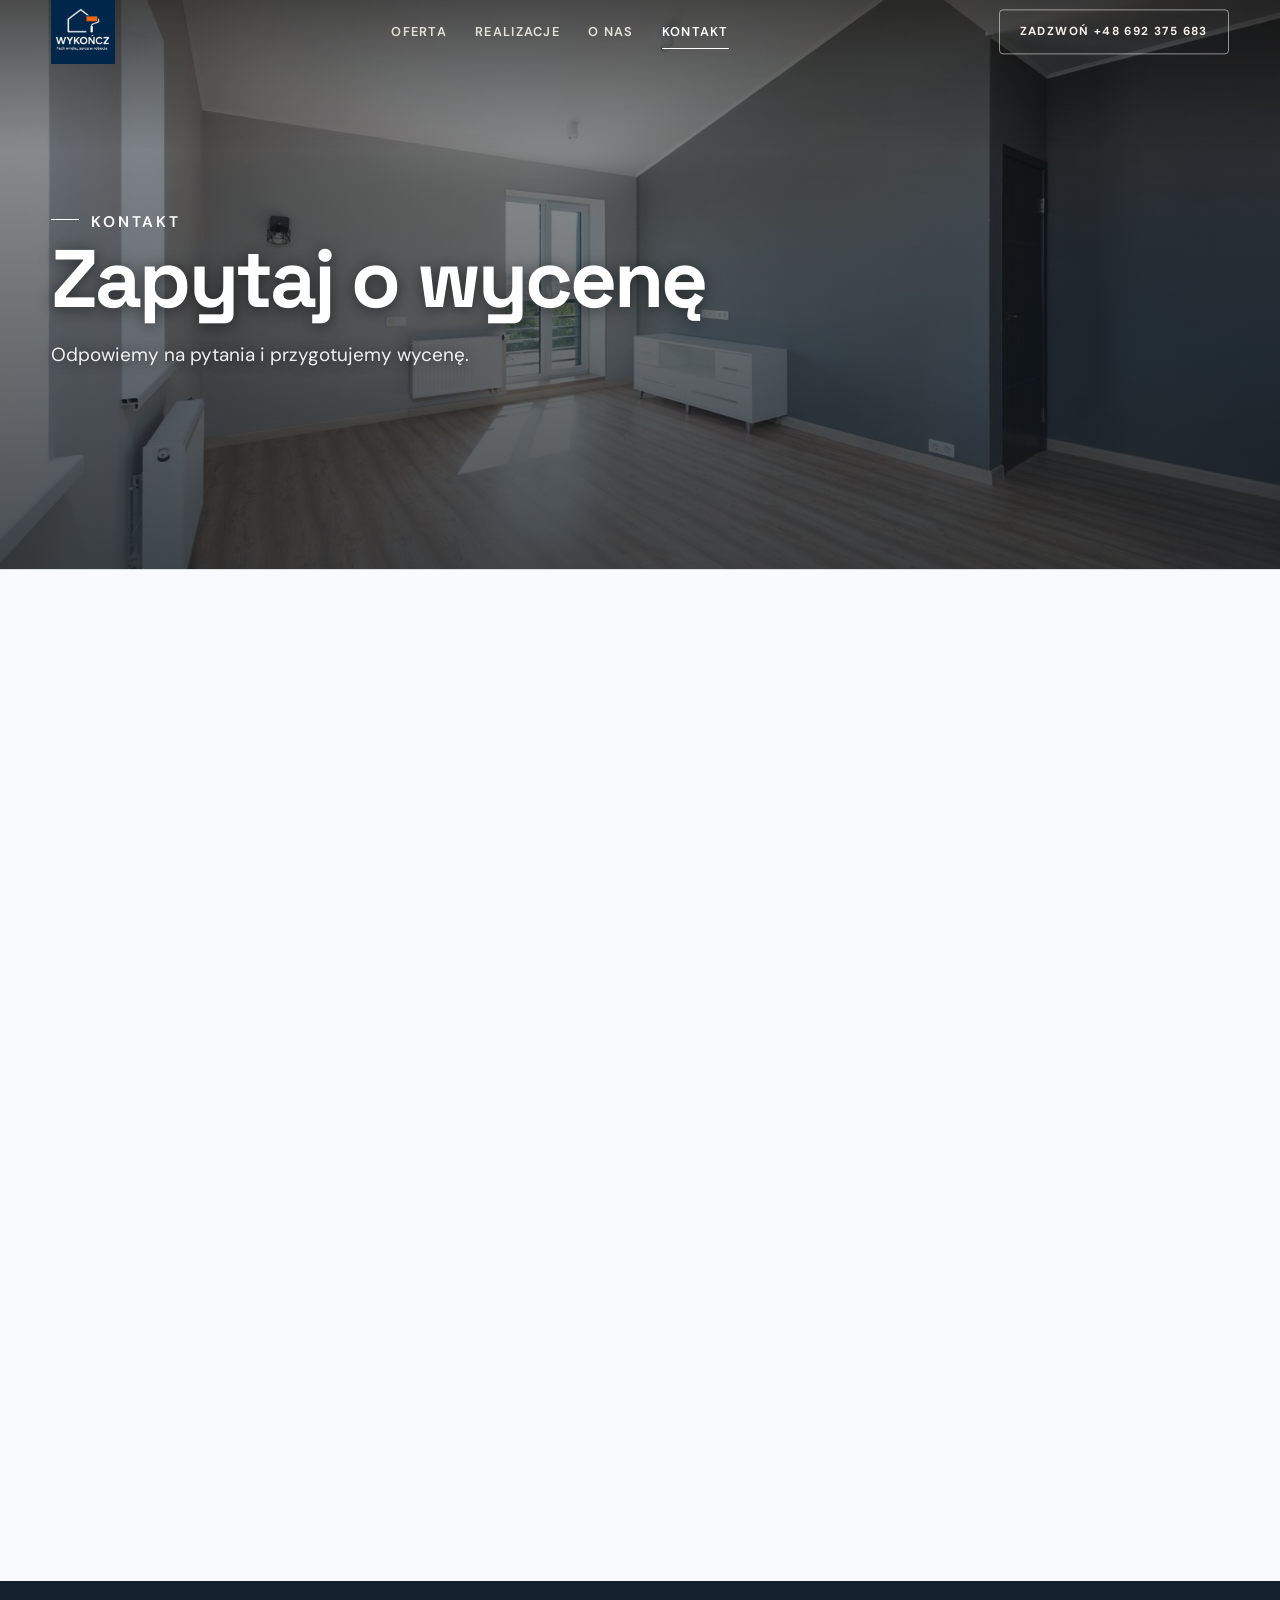
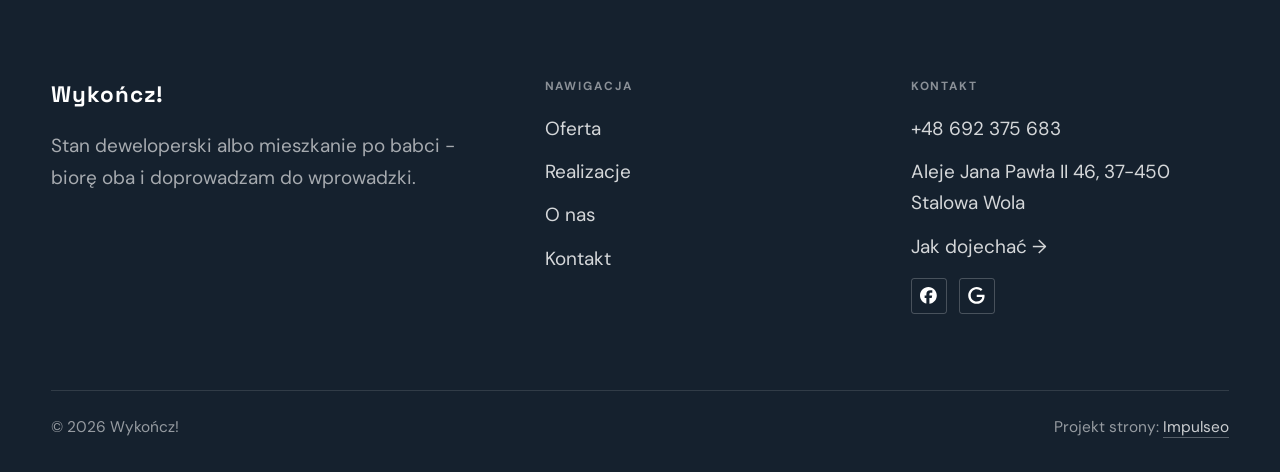
==== kontakt.html @ bb717f65 "Strona demo: wykoncz" ====
<!DOCTYPE html>
<html lang="pl">
<head>
<meta charset="UTF-8">
<meta name="viewport" content="width=device-width, initial-scale=1.0">
<title>Kontakt - Wykończ!</title>
<meta name="description" content="Kontakt Wykończ! - Aleje Jana Pawła II 46, 37-450 Stalowa Wola">
<link rel="canonical" href="https://kris20032.github.io/wykoncz/kontakt.html">
<meta name="robots" content="noindex, nofollow">
<meta property="og:type" content="website">
<meta property="og:locale" content="pl_PL">
<meta property="og:site_name" content="Wykończ!">
<meta property="og:title" content="Kontakt - Wykończ!">
<meta property="og:description" content="Kontakt Wykończ! - Aleje Jana Pawła II 46, 37-450 Stalowa Wola">
<meta property="og:url" content="https://kris20032.github.io/wykoncz/kontakt.html">
<meta property="og:image" content="https://kris20032.github.io/wykoncz/img/og.jpg">
<meta property="og:image:width" content="1200">
<meta property="og:image:height" content="630">
<meta name="twitter:card" content="summary_large_image">
<link rel="preconnect" href="https://fonts.googleapis.com">
<link rel="preconnect" href="https://fonts.gstatic.com" crossorigin>
<link href="https://fonts.googleapis.com/css2?family=Space+Grotesk:wght@500;600;700&family=DM+Sans:opsz,wght@9..40,400;9..40,500;9..40,600&display=swap" rel="stylesheet">
<link rel="stylesheet" href="assets/styles.css?v=9f502fff">
</head>
<body>

<header class="nav">
  <div class="wrap nav-inner">
    <a class="brand brand-has-logo" href="index.html"><img class="brand-logo" src="img/logo.jpg" alt="Wykończ!" width="720" height="720" decoding="async"></a>
    <nav class="nav-links">
      <a href="oferta.html">Oferta</a>
      <a href="realizacje.html">Realizacje</a>
      <a href="o-nas.html">O nas</a>
      <a href="kontakt.html" class="active" aria-current="page">Kontakt</a>
      <a href="tel:+48692375683" class="btn btn-accent">Zadzwoń +48 692 375 683</a>
    </nav>
    <button class="nav-toggle" aria-label="Menu"><span></span><span></span><span></span></button>
  </div>
</header>

<main>
<section class="pagehead">
  <img src="img/g14.jpg" alt="Wykończ! - Zapytaj o wycenę" width="1600" height="1068" decoding="async">
  <div class="wrap">
    <span class="eyebrow">Kontakt</span>
    <h1>Zapytaj o wycenę</h1>
    <p>Odpowiemy na pytania i przygotujemy wycenę.</p>
  </div>
</section>
<section>
  <div class="wrap contact-grid">
    <div class="reveal">
      <span class="eyebrow">Dane kontaktowe</span>
      <h2 style="margin:var(--space-4) 0 var(--space-6)">Wykończ!</h2>
      <div class="info-list">
        <div class="info-row"><div class="ic"><svg class="ico-tel" width="16" height="16" viewBox="0 0 24 24" fill="none" aria-hidden="true"><path d="M6.6 10.8a15.5 15.5 0 0 0 6.6 6.6l2.2-2.2a1 1 0 0 1 1-.24 11.4 11.4 0 0 0 3.6.58 1 1 0 0 1 1 1V20a1 1 0 0 1-1 1A17 17 0 0 1 3 4a1 1 0 0 1 1-1h3.5a1 1 0 0 1 1 1c0 1.25.2 2.46.58 3.6a1 1 0 0 1-.25 1l-2.23 2.2Z" fill="currentColor"/></svg></div><div><div class="lbl">Telefon</div><a class="val" href="tel:+48692375683">+48 692 375 683</a></div></div>
        <div class="info-row"><div class="ic"><svg class="ico-pin" width="16" height="16" viewBox="0 0 24 24" fill="none" aria-hidden="true"><path d="M12 21s7-6.1 7-11.5A7 7 0 0 0 5 9.5C5 14.9 12 21 12 21Z" stroke="currentColor" stroke-width="1.6" fill="none"/><circle cx="12" cy="9.5" r="2.4" fill="currentColor"/></svg></div><div><div class="lbl">Adres</div><div class="val">Aleje Jana Pawła II 46, 37-450 Stalowa Wola</div></div></div>
      </div>
    </div>
    <div class="reveal">
      <div class="form">
        <h3 style="margin-bottom:var(--space-4)">Najszybciej telefonicznie</h3>
        <p class="muted" style="margin-bottom:var(--space-5)">Zadzwoń, opisz pomysł, a my powiemy, co i jak. Bez zobowiązań.</p>
        <a href="tel:+48692375683" class="btn btn-accent" style="justify-content:center">Zadzwoń: +48 692 375 683 <span class="arr">→</span></a>
      </div>
    </div>
  </div>
</section>
<section style="padding-top:0">
  <div class="wrap reveal">
    <iframe class="map" title="Wykończ! - Stalowa Wola" src="https://maps.google.com/maps?q=50.5804609%2C22.0586348&z=15&output=embed" loading="lazy" referrerpolicy="no-referrer-when-downgrade"></iframe>
  </div>
</section>
</main>

<footer>
  <div class="wrap">
    <div class="foot-grid">
      <div class="foot-brand">
        <div class="name">Wykończ!</div>
        <p>Stan deweloperski albo mieszkanie po babci - biorę oba i doprowadzam do wprowadzki.</p>
      </div>
      <div class="foot-col">
        <h4>Nawigacja</h4>
        <a href="oferta.html">Oferta</a>
        <a href="realizacje.html">Realizacje</a>
        <a href="o-nas.html">O nas</a>
        <a href="kontakt.html">Kontakt</a>
      </div>
      <div class="foot-col">
        <h4>Kontakt</h4>
        <a href="tel:+48692375683">+48 692 375 683</a>
        <p>Aleje Jana Pawła II 46, 37-450 Stalowa Wola</p>
        <a href="https://maps.google.com/?cid=2458068947022722503" target="_blank" rel="noopener">Jak dojechać →</a>
      <div class="foot-soc">
        <a class="soc" href="https://www.facebook.com/SebastianGadekd/" target="_blank" rel="noopener" aria-label="Facebook - Wykończ!"><svg viewBox="0 0 24 24" aria-hidden="true" focusable="false"><path d="M9.101 23.691v-7.98H6.627v-3.667h2.474v-1.58c0-4.085 1.848-5.978 5.858-5.978.401 0 .955.042 1.468.103a8.68 8.68 0 0 1 1.141.195v3.325a8.623 8.623 0 0 0-.653-.036 26.805 26.805 0 0 0-.733-.009c-.707 0-1.259.096-1.675.309a1.686 1.686 0 0 0-.679.622c-.258.42-.374.995-.374 1.752v1.297h3.919l-.386 2.103-.287 1.564h-3.246v8.245C19.396 23.238 24 18.179 24 12.044c0-6.627-5.373-12-12-12s-12 5.373-12 12c0 5.628 3.874 10.35 9.101 11.647Z" fill="currentColor"/></svg></a>
        <a class="soc" href="https://maps.google.com/?cid=2458068947022722503" target="_blank" rel="noopener" aria-label="Google - Wykończ!"><svg viewBox="0 0 24 24" aria-hidden="true" focusable="false"><path d="M12.48 10.92v3.28h7.84c-.24 1.84-.853 3.187-1.787 4.133-1.147 1.147-2.933 2.4-6.053 2.4-4.827 0-8.6-3.893-8.6-8.72s3.773-8.72 8.6-8.72c2.6 0 4.507 1.027 5.907 2.347l2.307-2.307C18.747 1.44 16.133 0 12.48 0 5.867 0 .307 5.387.307 12s5.56 12 12.173 12c3.573 0 6.267-1.173 8.373-3.36 2.16-2.16 2.84-5.213 2.84-7.667 0-.76-.053-1.467-.173-2.053H12.48z" fill="currentColor"/></svg></a>
      </div>
      </div>
    </div>
    <div class="foot-bot">
      <span>© 2026 Wykończ!</span>
      <span>Projekt strony: <a class="foot-credit" href="https://impulseo.pl" target="_blank" rel="noopener">Impulseo</a></span>
    </div>
  </div>
</footer>
<div class="sticky-call"><a class="sc-call" href="tel:+48692375683"><svg class="ico-tel" width="16" height="16" viewBox="0 0 24 24" fill="none" aria-hidden="true"><path d="M6.6 10.8a15.5 15.5 0 0 0 6.6 6.6l2.2-2.2a1 1 0 0 1 1-.24 11.4 11.4 0 0 0 3.6.58 1 1 0 0 1 1 1V20a1 1 0 0 1-1 1A17 17 0 0 1 3 4a1 1 0 0 1 1-1h3.5a1 1 0 0 1 1 1c0 1.25.2 2.46.58 3.6a1 1 0 0 1-.25 1l-2.23 2.2Z" fill="currentColor"/></svg> Zadzwoń</a><a class="sc-quote" href="kontakt.html">Zadzwoń po wycenę</a></div>
<div class="demo-wazne" data-do="2026-10-01" data-cykl="3" hidden><svg class="dw-ico" width="13" height="13" viewBox="0 0 24 24" fill="none" aria-hidden="true"><circle cx="12" cy="12" r="8.6" stroke="currentColor" stroke-width="1.8"/><path d="M12 7.2V12l3.3 2" stroke="currentColor" stroke-width="1.8" stroke-linecap="round"/></svg><span class="dw-txt"></span></div>

<script src="assets/main.js"></script>
</body>
</html>
---- assets/styles.css ----
/* ============================================================
   STOLBASZ — premium, architektoniczny B2B fit-out
   Jasna paleta, zero brązu. System wg premium-web-craft.
   Projekt strony: Impulseo (impulseo.pl)
   ============================================================ */

:root{
  /* PALETA — jasna, architektoniczna, chłodna */
  --paper:#F4F6F8;          /* główne tło */
  --paper-2:#E7EBEF;        /* sekcje alternatywne (chłodny jasny szary) */
  --paper-3:#E7EBEF;        /* delikatne wypełnienia */
  --ink:#15212E;            /* tekst główny — chłodny grafit */
  --ink-soft:#243443;       /* nagłówki drugorzędne */
  --muted:#6B7785;          /* tekst poboczny */
  --line:rgba(21,33,46,.12);/* hairline */
  --accent:#E8A317;         /* stonowany petrol-slate — jedyny akcent */
  --accent-d:#C9870C;
  --accent-soft:rgba(232,163,23,.10);
  --dark:#15212E;           /* sekcje ciemne (stopka/CTA) */

  /* HOVER ZDJĘĆ — JEDEN standard dla całego silnika (decyzja K. 04.08.2026, artefakt z wariantami).
     AKTUALNE (K.+Szymon 09.08.2026, wybór z artefaktu 6 wariantów): zoom 1.05 przy 1.4s -
     przy tak długim czasie mocniejszy kadr NIE skacze, tylko „oddycha". Poprzedni standard
     (1.02 / .55s z 04.08) odbierany jako dynamiczny i szybki.
     Spoczynek lekko przygaszony, ale TYLKO tam, gdzie jest mysz (@media hover:hover) —
     na telefonie zdjęcia zostają w pełnej jasności. */
  --img-zoom:1.05;                   /* K.+Szymon 09.08: wariant F z artefaktu porównawczego */
  --img-rest:brightness(.95) saturate(.99);
  --img-hot:brightness(1.06) saturate(1.05);
  --img-dur:1.4s;                    /* K.+Szymon 09.08 (wariant F): powoli = elegancko */
  --img-ease:cubic-bezier(.16,.84,.44,1);  /* miękki ogon, efekt „oddychania" */

  /* ODSTĘPY — skala 4/8 */
  --space-1:4px; --space-2:8px; --space-3:12px; --space-4:16px; --space-5:24px;
  --space-6:32px; --space-7:48px; --space-8:64px; --space-9:96px; --space-10:128px;

  /* TYPOGRAFIA — fluid clamp() (skala podbita 16.07.2026: większe, czytelniejsze litery — uwaga Adama) */
  --text-sm:clamp(.9rem,.87rem + .12vw,1rem);
  --text-base:clamp(1.08rem,1.04rem + .18vw,1.2rem);
  --text-lg:clamp(1.24rem,1.15rem + .34vw,1.44rem);
  --text-h3:clamp(1.34rem,1.22rem + .55vw,1.66rem);
  --text-h2:clamp(2.1rem,1.66rem + 2.1vw,3.1rem);
  --text-h1:clamp(2.9rem,2.1rem + 4vw,5.1rem);

  /* PROMIENIE — architektoniczne, raczej ostre */
  --r-sm:3px; --r-md:6px; --r-lg:10px;

  /* RUCH */
  --ease:cubic-bezier(.25,.46,.45,.94); --dur:.24s;

  /* CIENIE — miękkie, warstwowe */
  --sh-sm:0 1px 2px rgba(16,24,32,.04), 0 2px 8px rgba(16,24,32,.05);
  --sh-md:0 2px 6px rgba(16,24,32,.05), 0 12px 28px -8px rgba(16,24,32,.12);
  --sh-lg:0 6px 14px rgba(16,24,32,.07), 0 26px 56px -18px rgba(16,24,32,.22);

  --hairline:1px solid var(--line);

  --font-display:'Space Grotesk','Inter',sans-serif;
  --font-body:'DM Sans','Inter',sans-serif;
}

*{box-sizing:border-box;margin:0;padding:0}
html{scroll-behavior:smooth}
body{
  font-family:var(--font-body);
  font-size:var(--text-base);
  line-height:1.65;
  color:var(--ink);
  background:var(--paper);
  -webkit-font-smoothing:antialiased;
  text-rendering:optimizeLegibility;
}
img{max-width:100%;height:auto;display:block}  /* height:auto = width/height z atrybutów trzyma proporcje (TOP#12) */
a{color:inherit;text-decoration:none}

.wrap{width:min(92%,1180px);margin-inline:auto}
section{padding-block:clamp(52px,6.5vw,96px)}

h1,h2,h3{font-family:var(--font-display);font-weight:700;line-height:1.08;letter-spacing:-.02em;color:var(--ink)}
h1{font-size:var(--text-h1);letter-spacing:-.035em}
h2{font-size:var(--text-h2);letter-spacing:-.025em}
h3{font-size:var(--text-h3)}
/* MIARA — długość wiersza. WCAG 2.2 SC 1.4.8: max 80 znaków; Butterick: 45–90.
   68ch daje realnie 72–78 znaków polskiego tekstu, czyli z zapasem pod granicą.
   Wcześniej limit miał TYLKO <p> — <li>, <blockquote> i <dd> nie miały żadnego,
   i to jedyny powód, dla którego 23 bloki na dwóch oddanych stronach jadą po
   83–106 znaków w wierszu (pomiar 07.08.2026, bramka `miara`).
   ⚠️ Listy i definicje ograniczamy TYLKO bez klasy: `ul`/`ol` z klasą to u nas
   układ (siatki kafli, menu), a nie tekst ciągły — tam miarę wyznacza układ. */
/* 60ch, nie 68ch (K. 10.08): po zmianie fontów na węższe kroje (DM Sans i spółka)
   w 68ch mieściło się ~90 znaków - bramka pikselowa słusznie zgłaszała przekroczenie
   granicy 80. Pomiar na żywej przeglądarce: 60ch = 90 znaków, 53ch = ~78 znaków, czyli normę WCAG 1.4.8. */
:root{ --miara:53ch }
p{max-width:min(100%,var(--miara))}
blockquote,
ul:not([class])>li, ol:not([class])>li,
dl:not([class])>dd{max-width:min(100%,var(--miara))}

/* ⚠️ Świadomie BEZ wyjątku `.tile p,.card p,.svc p{max-width:none}`, choć nasuwa się sam:
   te akapity BYŁY już ograniczone (stare `p{max-width:65ch}`), więc „wyjątek" nie odblokowałby
   niczego nowego — tylko ROZLUŹNIŁ stan sprzed zmiany na wszystkich demach naraz.
   `figcaption` żadna z reguł wyżej nie dotyczy, więc też nie potrzebuje zwolnienia. */

/* ŁAMANIE. `balance` wyrównuje długości wierszy w nagłówku, `pretty` pilnuje ostatniego
   wiersza akapitu, żeby nie został w nim jeden wyraz. Obsługiwane od Chrome 117 /
   Safari 17.5; starsze przeglądarki po prostu ignorują tę własność.
   `text-wrap:pretty` nie występowało dotąd ANI RAZ w silniku ani w repo klientów. */
h1,h2,h3,.lead,.lede{text-wrap:balance}
p,li,blockquote,dd{text-wrap:pretty}

.eyebrow{
  font-family:var(--font-body);
  font-size:var(--text-sm);
  font-weight:600;
  letter-spacing:.18em;
  text-transform:uppercase;
  color:var(--accent);
  display:inline-flex;align-items:center;gap:var(--space-3);
}
/* flex:none + margin-top = kreska trzyma się PIERWSZEJ linii. Wcześniej align-items:center
   centrowało ją względem całego bloku i przy zawinięciu (długi kicker typu
   „…WNĘTRZ · LESZNO · OD 2019") druga linia lądowała z brzydkim wcięciem. */
.eyebrow{align-items:flex-start}
.eyebrow>*,.eyebrow{text-wrap:balance}   /* dlugi kicker lamal sie na sierote typu samo „2019" w drugiej linii */
.eyebrow::before{content:"";width:28px;height:1px;background:var(--accent);display:inline-block;flex:none;margin-top:.62em}

.muted{color:var(--muted)}
.lead{font-size:var(--text-lg);line-height:1.55;color:var(--ink-soft);max-width:50ch}

/* ---------- BUTTONS ---------- */
.btn{
  display:inline-flex;align-items:center;gap:var(--space-2);
  font-weight:600;font-size:var(--text-sm);letter-spacing:.02em;
  padding:var(--space-4) var(--space-6);
  border-radius:var(--r-sm);
  transition:transform var(--dur) var(--ease),box-shadow var(--dur) var(--ease),background var(--dur) var(--ease);
  cursor:pointer;border:1px solid transparent;
}
.btn-accent{background:var(--accent);color:#fff;box-shadow:var(--sh-sm)}
.btn-accent:hover{background:var(--accent-d);transform:translateY(-2px);box-shadow:var(--sh-md)}
.btn-accent:active{transform:translateY(0);box-shadow:var(--sh-sm)}
.btn-ghost{background:transparent;color:var(--ink);border-color:var(--line)}
.btn-ghost:hover{border-color:var(--accent);color:var(--accent);transform:translateY(-2px)}
.btn-light{background:#fff;color:var(--ink);box-shadow:var(--sh-sm)}
.btn-light:hover{transform:translateY(-2px);box-shadow:var(--sh-md)}
.btn .arr{transition:transform var(--dur) var(--ease)}
.btn:hover .arr{transform:translateX(4px)}

/* ---------- NAV ---------- */
.nav{
  position:sticky;top:0;z-index:50;
  background:color-mix(in srgb,var(--paper) 88%,transparent);
  backdrop-filter:saturate(140%) blur(10px);
  border-bottom:var(--hairline);
}
.nav-inner{display:flex;align-items:center;justify-content:space-between;gap:var(--space-5);height:72px}
/* ANTY-NACHODZENIE (K. 05.08.2026): długa nazwa firmy + przycisk z pełnym numerem nie mieściły się w pasku
   i flex ściskał linki PONIŻEJ ich treści - "Kontakt" wchodził na ramkę "Zadzwoń +48 ...". Teraz ustępuje
   nazwa marki (skrót wielokropkiem), a menu i przycisk nigdy się nie kurczą ani nie zachodzą na siebie. */
.brand{display:flex;flex-direction:column;line-height:1;min-width:0;flex:0 1 auto}
.brand .name{font-family:var(--font-display);font-weight:800;font-size:1.35rem;letter-spacing:.04em;white-space:nowrap;overflow:hidden;text-overflow:ellipsis}
.brand .sub{font-size:.62rem;letter-spacing:.34em;text-transform:uppercase;color:var(--muted);margin-top:5px;white-space:nowrap;overflow:hidden;text-overflow:ellipsis}
.nav-links{display:flex;align-items:center;gap:var(--space-6);flex:0 0 auto}
.nav-links a{font-size:var(--text-sm);font-weight:500;color:var(--ink-soft);position:relative;padding-block:4px;white-space:nowrap;transition:color var(--dur) var(--ease)}
.nav-links a::after{content:"";position:absolute;left:0;bottom:0;width:0;height:1.5px;background:var(--accent);transition:width var(--dur) var(--ease)}
.nav-links a:hover,.nav-links a.active{color:var(--ink)}
.nav-links a:hover::after,.nav-links a.active::after{width:100%}
.nav-links .btn{padding:var(--space-2) var(--space-5)}
/* przyciski w nav: właściwy kolor (przebij .nav-links a) + bez podkreślenia */
.nav-links a.btn-accent{color:#fff}
.nav-links a.btn-ghost,.nav-links a.btn-light{color:var(--ink)}
/* CTA w pasku: NIE podkreślenie spod linków menu, ale ten sam przelatujący błysk,
   co na wszystkich innych przyciskach (zgłoszenie K. 13.08.2026 - „na hero jest efekt
   światła przechodzącego przez przycisk, na navbarze go nie ma, a mają być identyczne").
   Reguła `.nav-links a::after` jest silniejsza od `.btn::after`, więc trzeba jej
   geometrię wyzerować i wpisać połysk z nazwy - samo `display:none` gasiło efekt. */
.nav-links a.btn::after{
  display:block;content:"";position:absolute;inset:0;z-index:-1;pointer-events:none;
  width:auto;height:auto;border-radius:inherit;   /* kasuje geometrię podkreślenia (width:0;height:1.5px) */
  background:linear-gradient(100deg,transparent 32%,rgba(255,255,255,.20) 50%,transparent 68%);
  translate:-120% 0}
@media (prefers-reduced-motion:no-preference){
  .nav-links a.btn:hover::after{translate:120% 0;transition:translate .75s var(--mt-ease,cubic-bezier(.16,.84,.44,1))}
}
.nav-toggle{display:none;background:none;border:none;cursor:pointer;flex-direction:column;gap:5px;padding:8px}
.nav-toggle span{width:24px;height:2px;background:var(--ink);transition:var(--dur)}
/* Ciasny zakres MIĘDZY menu mobilnym a pełnym pulpitem: zbijamy odstępy i nazwę marki,
   żeby wszystko zmieściło się naturalnie, zanim w ogóle dojdzie do skracania wielokropkiem. */
@media(max-width:1280px) and (min-width:921px){
  .nav-links{gap:var(--space-4)}
  .nav-links .btn{padding:var(--space-2) var(--space-4)}
  .brand .name{font-size:1.15rem}
}

/* ---------- HERO (split) ---------- */
.hero{position:relative;overflow:hidden;border-bottom:var(--hairline)}
.hero-grid{display:grid;grid-template-columns:1.05fr .95fr;gap:clamp(24px,4vw,60px);align-items:center;
  padding-block:clamp(36px,4.5vw,64px)}
.hero-copy .eyebrow{margin-bottom:var(--space-5)}
.hero-copy h1{margin-bottom:var(--space-5)}
.hero-copy .lead{margin-bottom:var(--space-7)}
.hero-actions{display:flex;flex-wrap:wrap;gap:var(--space-4)}
.hero-art{position:relative;aspect-ratio:4/3;border-radius:var(--r-lg);overflow:hidden;box-shadow:var(--sh-lg)}
.hero-art img{width:100%;height:100%;object-fit:cover}
.hero-art::after{content:"";position:absolute;inset:0;background:linear-gradient(180deg,transparent 55%,rgba(18,24,28,.28))}
.hero-badge{position:absolute;left:var(--space-5);bottom:var(--space-5);z-index:2;
  background:rgba(252,252,251,.94);backdrop-filter:blur(4px);
  border-radius:var(--r-md);padding:var(--space-4) var(--space-5);box-shadow:var(--sh-md);max-width:78%}
.hero-badge strong{display:block;font-family:var(--font-display);font-size:1rem;letter-spacing:-.01em}
.hero-badge span{font-size:var(--text-sm);color:var(--muted)}

/* ---------- HERO duży / kinowy (strona główna) ---------- */
.hero-cine{position:relative;min-height:clamp(560px,82vh,840px);min-height:clamp(560px,82svh,840px);display:flex;align-items:center;overflow:hidden;border-bottom:var(--hairline)}
.hero-cine>img{position:absolute;inset:0;width:100%;height:100%;object-fit:cover;z-index:0}
.hero-cine::after{content:"";position:absolute;inset:0;z-index:1;
  background:linear-gradient(95deg,rgba(13,18,23,.86) 0%,rgba(13,18,23,.64) 32%,rgba(13,18,23,.24) 62%,rgba(13,18,23,.04) 100%)}
.hero-cine .wrap{position:relative;z-index:2;padding-block:var(--space-8)}
.hero-cine .hero-copy{max-width:660px}
.hero-cine .eyebrow{color:#fff;margin-bottom:var(--space-5)}
.hero-cine .eyebrow::before{background:#fff}
.hero-cine h1{color:#fff;margin-bottom:var(--space-5);font-size:clamp(2.9rem,2rem + 4.4vw,5.2rem);text-wrap:balance}
.hero-cine .lead{color:rgba(255,255,255,.92);max-width:48ch;margin-bottom:var(--space-7)}
.hero-cine .hero-actions{display:flex;flex-wrap:wrap;gap:var(--space-4)}
/* NISKIE OKNO (laptop z dokiem i paskami przeglądarki ma ~700-780 px wysokości widoku):
   H1 do 5.2rem + długi lead nie mieściły się i przyciski wypadały POD krawędź ekranu -
   klient widział stronę bez ani jednego CTA. Skalujemy w dół, zamiast przycinać treść. */
@media(min-width:821px) and (max-height:820px){
  .hero-cine{min-height:clamp(520px,94svh,780px)}
  .hero-cine .wrap{padding-block:var(--space-6)}
  .hero-cine h1{font-size:clamp(2.2rem,1.5rem + 2.6vw,3.6rem);margin-bottom:var(--space-4)}
  .hero-cine .eyebrow{margin-bottom:var(--space-4)}
  .hero-cine .lead{margin-bottom:var(--space-5);max-width:44ch}
}
@media(max-width:680px){
  .hero-cine{min-height:clamp(520px,76vh,640px);min-height:clamp(520px,76svh,640px);align-items:flex-end}
  .hero-cine::after{background:linear-gradient(0deg,rgba(13,18,23,.9) 6%,rgba(13,18,23,.45) 55%,rgba(13,18,23,.25) 100%)}
  .hero-cine .wrap{padding-bottom:var(--space-9)}
  /* TELEFON (~90% oglądających): lead potrafił zająć 8 linii i zepchnąć CTA poza pierwszy ekran.
     Zwężamy interlinię i skalę - treści nie ucinamy, bo to ona sprzedaje. */
  .hero-cine .lead{font-size:.98rem;line-height:1.5;margin-bottom:var(--space-5)}
  .hero-cine .eyebrow{font-size:.72rem;letter-spacing:.13em;margin-bottom:var(--space-4)}
  .hero-cine .eyebrow::before{width:20px}
  .hero-cine h1{margin-bottom:var(--space-4)}
}

/* full-bleed hero variant (podstrony) */
.pagehead{position:relative;min-height:46vh;min-height:46svh;display:flex;align-items:flex-end;overflow:hidden;border-bottom:var(--hairline)}
.pagehead img{position:absolute;inset:0;width:100%;height:100%;object-fit:cover}
/* 10.08.2026 (decyzja K.): mocniejsze przyciemnienie + cień pod tekstem. Bramka mierzyła na
   nagłówkach podstron 3,38-3,43:1 przy wymaganych 4,5 — jasne zdjęcie (hala, śnieg, niebo)
   podchodziło pod biały tekst. Zdjęcia klientów są różne, więc kontrast musi dawać WARSTWA,
   a nie szczęśliwy dobór kadru. */
.pagehead::after{content:"";position:absolute;inset:0;background:linear-gradient(180deg,rgba(18,24,28,.40),rgba(18,24,28,.76))}
.pagehead .wrap{position:relative;z-index:2;padding-block:var(--space-9);color:#fff}
.pagehead h1{color:#fff;max-width:18ch;text-shadow:0 2px 16px rgba(0,0,0,.55)}
.pagehead .eyebrow{color:#fff}
.pagehead .eyebrow::before{background:#fff}
.pagehead p{color:rgba(255,255,255,.92);margin-top:var(--space-4);max-width:54ch;text-shadow:0 1px 12px rgba(0,0,0,.5)}

/* ---------- STRIP (pasek skrótów / liczby) ---------- */
.strip{background:var(--dark);color:#fff}
/* PASEK HASEŁ — standard 04.08.2026 (decyzja K.): 5 haseł w JEDNYM rzędzie, tekst WYŚRODKOWANY,
   węższe marginesy boczne niż reszta strony (pasek ma iść szerzej), równe wysokości kolumn. */
.strip .wrap{width:min(96%,1440px);display:grid;grid-template-columns:repeat(5,1fr);
  gap:var(--space-5);padding-block:var(--space-7);align-items:stretch}
.strip .item .k{font-family:var(--font-display);font-size:clamp(1.05rem,.82rem + .85vw,1.55rem);
  font-weight:800;letter-spacing:-.02em;color:#fff;line-height:1.18;text-wrap:balance}
.strip .item .v{font-size:var(--text-sm);color:rgba(255,255,255,.66);margin-top:var(--space-2);line-height:1.4}
.strip .item{border-left:2px solid var(--accent);padding-inline:var(--space-4);
  text-align:center;display:flex;flex-direction:column;justify-content:center}
/* liczba kolumn = liczba haseł, żeby ostatnie nie zostawało samo w drugim rzędzie.
   Klasę n-N nadaje multipage.py; domyślnie (bez klasy) pasek jest 5-kolumnowy. */
.strip.n-2 .wrap{grid-template-columns:repeat(2,1fr)}
.strip.n-3 .wrap{grid-template-columns:repeat(3,1fr)}
.strip.n-4 .wrap{grid-template-columns:repeat(4,1fr);gap:var(--space-6)}
.strip.n-4 .item .k{font-size:clamp(1.3rem,1rem + 1.1vw,2rem)}
.strip.n-6 .wrap{grid-template-columns:repeat(6,1fr);gap:var(--space-4)}
.strip.n-6 .item .k{font-size:clamp(.98rem,.8rem + .7vw,1.35rem)}
/* równe łamanie: zamiast "długa linia + jedno słowo" obie linie zbliżonej długości */
.strip .item .k{text-wrap:balance}

/* ---------- SECTION HEAD ---------- */
.head{max-width:48rem;margin-bottom:var(--space-8)}
.head.center{margin-inline:auto;text-align:center}
.head .eyebrow{margin-bottom:var(--space-4)}
.head h2{margin-bottom:var(--space-4)}
.head p{color:var(--muted);font-size:var(--text-lg);line-height:1.55}
.head.center p{margin-inline:auto}

/* ---------- INTRO SPLIT ---------- */
.split{display:grid;grid-template-columns:.92fr 1.08fr;gap:clamp(28px,5vw,80px);align-items:center}
.split.rev{grid-template-columns:1.08fr .92fr}
.split.rev .split-art{order:-1}
.split-art{position:relative;aspect-ratio:5/4;border-radius:var(--r-lg);overflow:hidden;box-shadow:var(--sh-lg)}
.split-art img{width:100%;height:100%;object-fit:cover}
.split-copy h2{margin-bottom:var(--space-5)}
.split-copy p+p{margin-top:var(--space-4)}
.split-copy .btn{margin-top:var(--space-6)}

/* ---------- SERVICES (zakres) ---------- */
.svc-grid{display:grid;grid-template-columns:repeat(auto-fit,minmax(280px,1fr));gap:var(--space-5)}
.svc{background:#fff;border:var(--hairline);border-radius:var(--r-md);padding:var(--space-7) var(--space-6);
  transition:transform var(--dur) var(--ease),box-shadow var(--dur) var(--ease),border-color var(--dur) var(--ease);
  position:relative;overflow:hidden}
.svc::before{content:"";position:absolute;left:0;top:0;width:3px;height:0;background:var(--accent);transition:height var(--dur) var(--ease)}
.svc:hover{transform:translateY(-4px);box-shadow:var(--sh-md);border-color:transparent}
.svc:hover::before{height:100%}
.svc .ic{font-family:var(--font-display);font-size:.8rem;font-weight:700;letter-spacing:.12em;color:var(--accent);margin-bottom:var(--space-4)}
.svc h3{margin-bottom:var(--space-3);font-size:1.22rem}
.svc p{color:var(--muted);font-size:var(--text-base);line-height:1.6}

/* big detailed service rows */
.svc-row{display:grid;grid-template-columns:.8fr 1.2fr;gap:clamp(20px,4vw,60px);align-items:center;padding-block:var(--space-8)}
.svc-row+.svc-row{border-top:var(--hairline)}
.svc-row.rev{grid-template-columns:1.2fr .8fr}
/* Naprzemienny układ wierszy oferty: co drugi wiersz ma zdjęcie po PRAWEJ.
   Było `order:-1` — martwy kod, bo zdjęcie i tak jest pierwszym dzieckiem w HTML,
   więc wszystkie wiersze wyglądały identycznie (zdjęcie zawsze z lewej), a `rev`
   zmieniało tylko szerokość kolumn. Znalezione 29.07.2026 przy różnicowaniu kierunków
   animacji (pomiar pozycji: art.mid 390/502 przy row.mid 756 — zawsze lewa strona). */
.svc-row.rev .svc-row-art{order:2}
.svc-row-art{aspect-ratio:4/3;border-radius:var(--r-md);overflow:hidden;box-shadow:var(--sh-md)}
.svc-row-art img{width:100%;height:100%;object-fit:cover}
.svc-row h3{font-size:1.5rem;margin-bottom:var(--space-4)}
.svc-row .num{font-family:var(--font-display);font-size:.85rem;font-weight:700;letter-spacing:.14em;color:var(--accent);display:block;margin-bottom:var(--space-3)}
.svc-row ul{list-style:none;margin-top:var(--space-4);display:flex;flex-direction:column;gap:var(--space-2)}
.svc-row li{position:relative;padding-left:var(--space-5);color:var(--muted);font-size:var(--text-base)}
.svc-row li::before{content:"";position:absolute;left:0;top:.62em;width:8px;height:1px;background:var(--accent)}

/* ---------- GALLERY (realizacje) ---------- */
.gallery{display:grid;grid-template-columns:repeat(12,1fr);gap:var(--space-4);grid-auto-rows:200px}
/* GALERIA MASONRY — pionowe zdjęcia (portrety beauty/wellness) bez przycinania: kolumny, height auto */
.gallery-masonry{column-count:3;column-gap:var(--space-4)}
@media(max-width:900px){.gallery-masonry{column-count:2}}
@media(max-width:560px){.gallery-masonry{column-count:1}}
.gallery-masonry .m-tile{break-inside:avoid;margin:0 0 var(--space-4);padding:0;position:relative;overflow:hidden;border-radius:var(--r-md);border:1px solid var(--line)}
.gallery-masonry .m-tile img{width:100%;height:auto;display:block}
.gallery-masonry .m-tile .cap{position:absolute;left:0;right:0;bottom:0;padding:var(--space-4);color:#fff;background:linear-gradient(0deg,rgba(0,0,0,.55),transparent);font-size:var(--text-sm)}
.gallery-masonry .m-tile .cap small{display:block;font-weight:400;opacity:.78;letter-spacing:.04em;text-transform:uppercase;font-size:.66rem;margin-top:3px}
.tile{position:relative;overflow:hidden;border-radius:var(--r-md);box-shadow:var(--sh-sm);
  transition:transform var(--dur) var(--ease),box-shadow var(--dur) var(--ease)}
.tile img{width:100%;height:100%;object-fit:cover;
  transition:transform var(--img-dur) var(--img-ease),filter var(--img-dur) var(--img-ease)}
.tile:hover{box-shadow:var(--sh-md)}
.tile .cap{position:absolute;left:0;right:0;bottom:0;padding:var(--space-5) var(--space-4) var(--space-4);
  /* mocniejszy spad + cien pod tekstem: na JASNYCH zdjeciach klienta (biale fronty, sciany)
     slaby gradient dawal kontrast ~1.5:1 zamiast wymaganych 3.6:1 (bramka wygladu, 10.08.2026) */
  background:linear-gradient(transparent 10%,rgba(18,24,28,.55) 40%,rgba(18,24,28,.88) 68%,rgba(18,24,28,.99));color:#fff;
  text-shadow:0 1px 2px rgba(0,0,0,.85),0 2px 10px rgba(0,0,0,.55);
  font-size:var(--text-sm);font-weight:600;letter-spacing:.01em;
  opacity:0;transform:translateY(8px);transition:var(--dur) var(--ease)}
.tile:hover .cap{opacity:1;transform:translateY(0)}
.tile .cap small{display:block;font-weight:400;opacity:.78;letter-spacing:.04em;text-transform:uppercase;font-size:.66rem;margin-top:3px}
/* bento spans */
.t-wide{grid-column:span 6}
.t-tall{grid-column:span 6;grid-row:span 2}
.t-std{grid-column:span 6}
.t-third{grid-column:span 4}
.t-two3{grid-column:span 8}

/* ---------- TRUST / WIARYGODNOŚĆ ---------- */
.trust{background:var(--paper-2)}
.trust-grid{display:grid;grid-template-columns:repeat(auto-fit,minmax(240px,1fr));gap:var(--space-5);margin-top:var(--space-7)}
.trust-card{background:#fff;border-radius:var(--r-md);padding:var(--space-7) var(--space-6);box-shadow:var(--sh-sm);border-top:3px solid var(--accent)}
.trust-card .big{font-family:var(--font-display);font-size:clamp(1.8rem,1.3rem + 1.6vw,2.6rem);font-weight:800;letter-spacing:-.02em;color:var(--ink);line-height:1}
.trust-card h3{font-size:1.12rem;margin:var(--space-3) 0 var(--space-2)}
.trust-card p{color:var(--muted);font-size:var(--text-base);line-height:1.55}

/* ---------- CTA band ---------- */
.cta{background:var(--dark);color:#fff;position:relative;overflow:hidden}
/* telefon w CTA: na ciemnym tle biały (domyślnie), rodziny z JASNYM tłem CTA
   nadpisują to u siebie - wcześniej kolor siedział w stylu inline i wygrywał z rodziną. */
.cta .btn-ghost-cta{color:#fff;border-color:rgba(255,255,255,.3)}
.cta .wrap{display:grid;grid-template-columns:1.4fr .6fr;gap:var(--space-7);align-items:center;position:relative;z-index:2}
.cta h2{color:#fff;max-width:20ch}
.cta p{color:rgba(255,255,255,.74);margin-top:var(--space-4)}
.cta-actions{display:flex;flex-direction:column;gap:var(--space-3);align-items:flex-start}
.cta::before{content:"";position:absolute;right:-80px;top:-80px;width:360px;height:360px;border-radius:50%;
  background:radial-gradient(circle,var(--accent-soft),transparent 70%)}

/* ---------- CONTACT ---------- */
.contact-grid{display:grid;grid-template-columns:.85fr 1.15fr;gap:clamp(28px,4vw,56px);align-items:start}
.info-list{display:flex;flex-direction:column;gap:var(--space-2)}
.info-row{display:flex;gap:var(--space-4);align-items:flex-start;padding-block:var(--space-4);border-bottom:var(--hairline)}
.info-row .ic{flex:none;width:42px;height:42px;display:grid;place-items:center;border-radius:50%;
  background:var(--accent-soft);color:var(--accent);font-size:1.05rem}
.info-row .lbl{font-size:.72rem;letter-spacing:.14em;text-transform:uppercase;color:var(--muted)}
.info-row .val{font-weight:600;font-size:var(--text-base);margin-top:2px}
.info-row a.val:hover{color:var(--accent)}
.map{border:none;border-radius:var(--r-lg);box-shadow:var(--sh-md);width:100%;height:100%;min-height:380px;filter:grayscale(.2) contrast(1.02)}
.form{background:#fff;border:var(--hairline);border-radius:var(--r-lg);padding:clamp(24px,3vw,40px);box-shadow:var(--sh-sm)}
.form .fld{margin-bottom:var(--space-5)}
.form label{display:block;font-size:var(--text-sm);font-weight:600;margin-bottom:var(--space-2)}
.form input,.form textarea{width:100%;font-family:inherit;font-size:var(--text-base);color:var(--ink);
  padding:var(--space-4);border:var(--hairline);border-radius:var(--r-sm);background:var(--paper);transition:border-color var(--dur)}
.form input:focus,.form textarea:focus{outline:none;border-color:var(--accent);background:#fff}
.form textarea{resize:vertical;min-height:120px}
.form .note{font-size:var(--text-sm);color:var(--muted);margin-top:var(--space-3)}

/* ---------- FOOTER ---------- */
footer{background:var(--dark);color:#fff;padding-block:var(--space-9) var(--space-6)}
.foot-grid{display:grid;grid-template-columns:1.4fr 1fr 1fr;gap:var(--space-7);margin-bottom:var(--space-8)}
.foot-brand .name{font-family:var(--font-display);font-weight:800;font-size:1.4rem;letter-spacing:.04em}
.foot-brand p{color:rgba(255,255,255,.62);margin-top:var(--space-4);font-size:var(--text-base);max-width:38ch}
.foot-col h4{font-size:.74rem;letter-spacing:.16em;text-transform:uppercase;color:rgba(255,255,255,.5);margin-bottom:var(--space-4)}
.foot-col a,.foot-col p{display:block;color:rgba(255,255,255,.82);font-size:var(--text-base);margin-bottom:var(--space-3)}
.foot-col a:hover{color:#fff}
.foot-bot{border-top:1px solid rgba(255,255,255,.12);padding-top:var(--space-5);display:flex;justify-content:space-between;flex-wrap:wrap;gap:var(--space-3);
  font-size:var(--text-sm);color:rgba(255,255,255,.55)}
.foot-bot a:hover{color:#fff}
/* Podpis w stopce = klikalny link do impulseo.pl (31.07.2026). Ma być WIDOCZNIE klikalny,
   ale nie krzyczeć - stąd sam kolor jaśniejszy + delikatne podkreślenie na najeździe. */
.foot-bot a.foot-credit{color:rgba(255,255,255,.78);text-decoration:none;border-bottom:1px solid rgba(255,255,255,.28)}
.foot-bot a.foot-credit:hover{color:#fff;border-bottom-color:#fff}

/* ---------- REVEAL ---------- */
.reveal{opacity:0;transform:translateY(22px);transition:opacity .6s var(--ease),transform .6s var(--ease)}
.reveal.in{opacity:1;transform:none}

/* ---------- RESPONSIVE ---------- */
@media(max-width:920px){
  .hero-grid,.split,.split.rev,.svc-row,.svc-row.rev,.cta .wrap,.contact-grid,.foot-grid{grid-template-columns:1fr}
  .split.rev .split-art,.svc-row.rev .svc-row-art{order:0}
  .hero-art{aspect-ratio:16/10;max-height:420px}
  .strip .wrap,.strip.n-2 .wrap,.strip.n-3 .wrap,.strip.n-4 .wrap,.strip.n-6 .wrap{grid-template-columns:repeat(2,1fr);gap:var(--space-6)}
  .strip .item .k,.strip.n-6 .item .k{font-size:clamp(1.3rem,1.1rem + 1vw,2rem)}
  .gallery{grid-auto-rows:180px}
  .t-wide,.t-tall,.t-std,.t-third,.t-two3{grid-column:span 6}
  .t-tall{grid-row:span 1}
  .cta-actions{flex-direction:row;flex-wrap:wrap}
  .foot-grid{gap:var(--space-6)}
}
@media(max-width:680px){
  .nav-links{position:fixed;inset:72px 0 auto 0;background:var(--paper);flex-direction:column;align-items:stretch;
    gap:0;padding:var(--space-4) 6%;border-bottom:var(--hairline);box-shadow:var(--sh-md);
    transform:translateY(-120%);transition:transform var(--dur) var(--ease)}
  .nav-links.open{transform:translateY(0)}
  .nav-links a{padding-block:var(--space-4);border-bottom:var(--hairline)}
  .nav-links .btn{margin-top:var(--space-3);justify-content:center}
  .nav-toggle{display:flex}
  .strip .wrap,.strip.n-2 .wrap,.strip.n-3 .wrap,.strip.n-4 .wrap,.strip.n-6 .wrap{grid-template-columns:1fr}
  .gallery{grid-template-columns:repeat(6,1fr)}
  .foot-grid{grid-template-columns:1fr}
}
@media(prefers-reduced-motion:reduce){
  /* audyt 09.08 TOP#14: samo skrócenie duration przy animacji INFINITE = stroboskop
     (pętla .01ms miga ekranem); iteration-count:1 gasi pętlę naprawdę. Pseudoelementy
     też - tła hero (gastro/studio) animują ::before/img, blanket na * ich nie łapał. */
  *,*::before,*::after{animation-duration:.01ms!important;animation-iteration-count:1!important;animation-delay:0s!important;transition:none!important}
  .reveal{opacity:1!important;transform:none!important}
  html{scroll-behavior:auto}
}

/* ============================================================
   PREMIUM LAYER — destylat deep-researchu branż (anty-AI, spokój).
   Zmienne STOLBASZ (--accent/--ink/--paper/--line/--dark). Ruch ledwo
   zauważalny, krzywa cubic-bezier(.16,.84,.44,1); prefers-reduced-motion
   pokryte blanketem wyżej. Karty hairline zamiast cieni = #1 sygnał „nie-AI".
   ============================================================ */

/* więcej oddechu między sekcjami (liderzy: 110-130px) */
section{padding-block:clamp(64px,8vw,128px)}

/* 1) Aksamitny reveal — dłuższa, miękka krzywa zamiast „skoku" */
.reveal{transition:opacity .9s cubic-bezier(.16,.84,.44,1),transform .9s cubic-bezier(.16,.84,.44,1);will-change:opacity,transform}
/* stagger TYLKO w galerii (tam pozycja = porządek dzieci) */
.gallery .reveal:nth-child(2){transition-delay:.07s}
.gallery .reveal:nth-child(3){transition-delay:.14s}
.gallery .reveal:nth-child(4){transition-delay:.21s}
.gallery .reveal:nth-child(5){transition-delay:.28s}
.gallery .reveal:nth-child(6){transition-delay:.35s}

/* 2) Hero STATYCZNY na .hero-cine — Ken Burns CAŁKIEM WYŁĄCZONY 26.06 (3. zgłoszenie Szymona).
   GENEZA: animowanie scale na <img> hero z teksturami (cegły/framugi) re-samplinguje obraz
   klatka po klatce → na części ekranów drobne drganie/shimmer = „heroshot się trzęsie".
   translateY usunięto wcześniej, scale-only + will-change/GPU NIE wystarczyły do GWARANCJI gładkości.
   Krzysztof zażądał pewności („make sure, że błąd się nie pojawi") > efekt. Zero animacji = 0% drgania.
   Delikatny zoom zostaje TYLKO w pełnoekranowych hero gastro/studio (hg-bg/hs-bg — tło, inny
   mechanizm, chwalone, nigdy nie zgłaszane). NIE wracać do KB na .hero-cine bez realnego testu
   na sprzęcie klienta — to ryzyko regresji „trzęsienia”. */
/* BEZPIECZNY "wow" na hero = jednorazowy FADE-IN (opacity), nie zoom.
   opacity nie dotyka bitmapy → gładkie na KAŻDYM zdjęciu/ekranie/GPU, zero ryzyka migotania.
   Geometryczny ruch (scale/translate) na .hero-cine jest ZAKAZANY (bramka pilnuje). */
@keyframes heroFade{from{opacity:0}to{opacity:1}}
.hero-cine>img{transform:none;animation:heroFade 1.1s ease-out both}

/* 3) Akcentowy hairline pod nagłówkiem sekcji, który „rysuje się" przy wejściu */
.head h2{position:relative;padding-bottom:18px}
.head h2::after{content:"";position:absolute;left:0;bottom:0;height:1px;width:0;background:var(--accent);transition:width 1s cubic-bezier(.16,.84,.44,1) .15s}
.head.center h2::after{left:50%;transform:translateX(-50%)}
.head.reveal.in h2::after,.head.center.reveal.in h2::after{width:54px}

/* 4) Karty HAIRLINE zamiast cieni/zaokrągleń (najmocniejszy anty-AI detal) */
.svc{background:transparent;border:1px solid var(--line);border-radius:var(--r-sm);box-shadow:none}
.svc:hover{box-shadow:none;border-color:var(--accent);transform:translateY(-3px)}
.trust-card{background:transparent;box-shadow:none;border:1px solid var(--line);border-top:2px solid var(--accent);border-radius:var(--r-sm)}
.tile{box-shadow:none;border-radius:var(--r-sm)}
.tile:hover{box-shadow:none}

/* 5) Sticky-nav kondensuje się po przewinięciu (sygnał dopracowania) */
.nav{transition:box-shadow .4s ease,background .4s ease}
.nav.is-stuck{box-shadow:0 1px 0 var(--line),0 14px 30px -24px rgba(0,0,0,.45)}
.nav-inner{transition:height .35s var(--ease)}
.nav.is-stuck .nav-inner{height:60px}

/* 6) MANIFESTO — pełnoekranowy cytat-bohater (zastępuje generyczne „Dlaczego my") */
.manifesto{background:var(--paper-2);text-align:center}
.manifesto .wrap{max-width:60rem}
.manifesto p{font-family:var(--font-display);font-style:italic;font-size:clamp(1.6rem,1rem + 2.4vw,2.8rem);line-height:1.32;color:var(--ink-soft);margin-inline:auto;max-width:26ch;position:relative;padding-top:var(--space-8)}
.manifesto p::before{content:"";position:absolute;top:0;left:50%;transform:translateX(-50%);width:54px;height:1px;background:var(--accent)}
.manifesto p span{color:var(--accent);font-style:italic}

/* 7) GATEWAYS — 3 duże bramy-zdjęcia (zamiast paska menu usług) */
.gateways{display:grid;grid-template-columns:repeat(3,1fr);gap:var(--space-4)}
.gateway{position:relative;aspect-ratio:3/4;overflow:hidden;border-radius:var(--r-sm);display:block}
.gateway img{width:100%;height:100%;object-fit:cover;
  transition:transform var(--img-dur) var(--img-ease),filter var(--img-dur) var(--img-ease)}
.gateway::after{content:"";position:absolute;inset:0;background:linear-gradient(180deg,transparent 38%,rgba(18,24,28,.74))}
/* ===== HOVER ZDJĘĆ — jedno miejsce dla WSZYSTKICH kafli ze zdjęciem (K. 04.08.2026) ===== */
@media(hover:hover){
  .tile img,.gateway img,.m-tile img{filter:var(--img-rest)}
  .tile:hover img,
  .gateway:hover img,
  .m-tile:hover img{transform:scale(var(--img-zoom));filter:var(--img-hot)}
}
.m-tile img{transition:transform var(--img-dur) var(--img-ease),filter var(--img-dur) var(--img-ease)}
.gateway .g-ttl{position:absolute;left:0;right:0;bottom:0;z-index:2;padding:var(--space-6) var(--space-5);color:#fff;font-family:var(--font-display);font-size:1.45rem;letter-spacing:-.01em;line-height:1.15}
.gateway .g-ttl small{display:block;font-family:var(--font-body);font-size:var(--text-sm);font-weight:400;opacity:.82;letter-spacing:.03em;margin-top:5px}
@media(max-width:760px){.gateways{grid-template-columns:1fr}.gateway{aspect-ratio:16/10}}

/* 8) LOGO klienta w nagłówku (gdy podane --logo) */
/* 52px domyślnie (feedback Bartka 06.07.2026: 40px ginęło, uwaga padła 3x; ~56px sprawdzone na żywym demie anna-borowiec-makeup) */
.brand-logo{height:64px;width:auto;max-width:300px;object-fit:contain;display:block}
.nav.is-stuck .brand-logo{height:52px}
@media(max-width:680px){.brand-logo{height:46px;max-width:210px}}


/* === RWD: nagłówki na wąskich ekranach (dodane 17.07.2026 razem z fixem clamp) ===
   Po przywróceniu działania clamp() dolna granica --text-h1 (2.9rem) rozpychała
   dokument przy długich polskich słowach na telefonach. Tu ją zjeżdżamy. */
@media (max-width:560px){
  :root{
    --text-h1:clamp(1.9rem, 1.15rem + 4.4vw, 2.7rem);
    --text-h2:clamp(1.5rem, 1rem + 3vw, 2.1rem);
  }
  .hero-cine h1{font-size:clamp(1.9rem, 1.15rem + 4.4vw, 2.7rem)}
  h1,h2{overflow-wrap:break-word}
}

/* GODZINY (godziny_grid z briefu) — dzień po lewej, godziny po prawej. Wcześniej BRAK stylu
   powodował sklejenie "Poniedziałek-Piątek8:00-20:00" (dodane 2026-07-21). Neutralne dla dem bez grafiku. */
.godz{display:flex;flex-direction:column;gap:2px;max-width:440px;margin-top:8px}
.godz-row{display:flex;justify-content:space-between;align-items:baseline;gap:24px;padding:10px 0;border-bottom:1px solid var(--line)}
.godz-row:last-child{border-bottom:0}
.godz-row b{font-weight:600;color:var(--ink)}
.godz-row span{color:var(--muted);white-space:nowrap}

/* === FAQ (lekcja 08.08.2026) ===
   Sekcja faq_klinika() trafia NIE tylko do rodziny „klinika" (multipage.py: także układ FACHOWCY),
   a style leżały wyłącznie w families/klinika.css — u hydraulika/dekarza FAQ renderowało się jako
   goła lista <details> z domyślnym trójkącikiem przeglądarki (wpadka: demo Instalatorstwo Gała).
   Dlatego baza. Rodzina może to nadpisać na wierzchu. */
.faq-list{max-width:48rem;margin:var(--space-8) auto 0;display:flex;flex-direction:column;gap:var(--space-3)}
.faq-item{border:1px solid var(--line);border-radius:var(--r-md);background:var(--paper);padding:var(--space-4) var(--space-5)}
.faq-item summary{font-family:var(--font-display);font-weight:600;color:var(--ink);cursor:pointer;list-style:none;display:flex;justify-content:space-between;gap:1rem}
.faq-item summary::-webkit-details-marker{display:none}
.faq-item summary::after{content:"+";color:var(--accent-d);font-weight:700;font-size:1.2rem;line-height:1}
.faq-item[open] summary::after{content:"-"}
.faq-item p{color:var(--ink-soft);font-size:var(--text-base);line-height:1.6;margin:var(--space-3) 0 0}

/* === LICZBA OPINII PRZY SEKCJI OPINII (08.08.2026, wzorzec irismeble.pl, decyzja K.) ===
   Trzy cytaty bez kontekstu czyta się jak „firma ma trzy opinie". Ta linijka mówi wprost,
   ile ich jest naprawdę - dane i tak przychodzą z reconu i szły dotąd wyłącznie do hero.
   Baza, nie rodzina: sekcja opinii renderuje się we WSZYSTKICH układach, a style opinii
   leżą per rodzina - bez tego u części rodzin linijka byłaby gołym tekstem (ta sama pułapka
   co z FAQ wyżej). Rodzina może nadpisać na wierzchu. */
.op-meta{
  text-align:center;margin:calc(var(--space-3) * -1) 0 var(--space-6);
  color:var(--muted);font-size:var(--text-base);letter-spacing:.01em;
}
.op-meta .ico-star{color:var(--accent-d);margin-right:2px}

/* --- licznik ważności DEMA (pomysł K. 09.08) - tylko wersje pokazowe --- */
.demo-wazne{position:fixed;top:calc(var(--nav-h, 64px) + 14px);right:14px;z-index:95;
  display:inline-flex;align-items:center;gap:.45em;
  background:rgba(21,25,28,.82);color:#fff;font-size:.72rem;font-weight:600;letter-spacing:.01em;
  padding:.42em .8em .42em .62em;border-radius:999px;backdrop-filter:saturate(140%) blur(8px);
  border:1px solid rgba(255,255,255,.14);box-shadow:0 10px 24px -14px rgba(0,0,0,.6);
  pointer-events:none;
  /* NIE pokazuje się przy wejściu (K. 09.08) - wjeżdża dopiero po zejściu z hero */
  opacity:0;transform:translateY(-10px);
  transition:opacity .7s var(--ease),transform .7s var(--ease)}
.demo-wazne.is-on{opacity:1;transform:none}
.demo-wazne .dw-ico{flex:none;opacity:.85}
.demo-wazne b{font-weight:700;font-variant-numeric:tabular-nums;color:#FFD9A3}
.demo-wazne .dw-zeg{font-variant-numeric:tabular-nums;font-feature-settings:"tnum";
  opacity:.72;margin-left:.15em;letter-spacing:.01em}
.demo-wazne.is-pilne{background:rgba(150,32,28,.9);border-color:rgba(255,255,255,.2)}
.demo-wazne .dw-pilne{color:#FFE0DE}
@media(max-width:820px){.demo-wazne{top:auto;bottom:70px;right:10px}}

/* --- pasek mini-opinii pod hero (audyt 09.08 TOP#27) - tylko przy realnych recenzjach --- */
.opinie-mini{padding-block:0;border-bottom:var(--hairline)}
.opinie-mini .om-row{display:grid;grid-template-columns:repeat(3,1fr);gap:var(--space-6);padding-block:var(--space-5)}
.opinie-mini .om-item blockquote{font-size:var(--text-sm);color:var(--ink-soft);line-height:1.5;margin:0}
.opinie-mini .om-autor{display:block;margin-top:var(--space-2);font-size:.78rem;font-weight:600;color:var(--muted);letter-spacing:.04em}
@media(max-width:820px){.opinie-mini .om-row{grid-template-columns:1fr;gap:var(--space-4)}
  .opinie-mini .om-item:nth-child(n+3){display:none}}

/* --- AKCENT-TEKST (audyt 09.08 TOP#11/12, decyzja K.) ---------------------------
   Kolor firmowy jest jasny, dopóki nie musi być literą. --accent zostaje żywy
   (kreski, przyciski, pasek haseł); litera akcentowa na JASNYM tle bierze
   --accent-text (dokleja palette_auto; domyślnie accent-d). Tylko color -
   border/background/pseudo zostają żywe. Ciemna sekcja CTA = wyjątek. */
:root{--accent-text:var(--accent-d)}
.eyebrow, .svc .ic, .svc-row .num, .info-row .ic, .info-row a.val:hover,
.manifesto p span, .faq-item summary::after, .op-meta .ico-star, .op-star,
.fu-cta, .obszar-list li:hover, .btn-ghost:hover, .nav.nav-solid .brand .sub,
.proces-os .pc-cur, .os-on .proces-os .proces-line > li.os-done .pno { color:var(--accent-text) }
.cta .eyebrow { color:var(--accent) }

/* --- dostępność (audyt 09.08 TOP#23, podzbiór bezpieczny) --- */
html{scroll-padding-top:84px}                       /* kotwice nie chowają się pod sticky-nav */
:focus-visible{outline:2px solid var(--accent-text);outline-offset:2px}  /* widoczny fokus tylko z klawiatury */
main{display:block}

/* --- kafelek „Zobacz opinie w Google" (K. 09.08) - znak marki zamiast gołego linku --- */
.op-meta{text-align:center;max-width:none;margin-inline:auto}
.op-google{display:inline-flex;align-items:center;gap:.6em;
  padding:.62em 1.15em;border:1px solid var(--line);border-radius:999px;
  background:var(--paper);color:var(--ink);font-size:var(--text-sm);font-weight:600;
  transition:border-color var(--dur) var(--ease),box-shadow var(--dur) var(--ease),transform var(--dur) var(--ease)}
.op-google .op-g-ico{flex:none}                        /* oficjalny 4-kolorowy znak Google */
.op-google .arr{transition:transform var(--dur) var(--ease)}
.op-google:hover{border-color:var(--accent);box-shadow:var(--sh-sm);transform:translateY(-1px)}
.op-google:hover .arr{transform:translateX(3px)}

/* ============================================================
   HOVER KART I KAFLI - JEDEN STANDARD DLA WSZYSTKICH RODZIN (K. 10.08:
   „każde demo ma wyglądać tak premium"). Wcześniej premium-hover miała tylko
   rodzina fachowców (.fu-row), reszta rodzin renderowała karty bez reakcji.
   Zasada ta sama: reakcja NATYCHMIAST (0s), gaśnięcie łagodne; ledwie widoczne
   tło, kreska akcentu z lewej, strzałka rusza. Zero cieni-poduszek.
   ⛔ Świadomie POMIJAMY kafle ze zdjęciem (.tile/.gateway/.m-tile) - tam działa
   już zoom 1.05/1.4s i dokładanie ramek by go zabiło.
   ============================================================ */
.card, .svc, .gateway-txt, .menu-cat, .prod-card, .pak-card, .faq-item, .obj-tile{
  position:relative;transition:background .22s ease-out,border-color .22s ease-out}
.card::before, .menu-cat::before, .prod-card::before, .pak-card::before{
  content:"";position:absolute;left:0;top:0;bottom:0;width:3px;background:var(--accent);
  transform:scaleY(0);transform-origin:top;transition:transform .09s ease-out;border-radius:2px}
@media(hover:hover){
  .card:hover, .svc:hover, .menu-cat:hover, .prod-card:hover, .pak-card:hover{
    background:color-mix(in srgb,var(--accent) 9%,transparent);
    border-color:color-mix(in srgb,var(--accent) 45%,var(--line));
    transition-duration:0s}
  .card:hover::before, .menu-cat:hover::before,
  .prod-card:hover::before, .pak-card:hover::before{transform:scaleY(1)}
  .card:hover .arr, .svc:hover .arr, .menu-cat:hover .arr{transform:translateX(.3rem)}
}
.card .arr, .svc .arr, .menu-cat .arr{display:inline-block;transition:transform .1s ease-out}

/* ============================================================
   PLAKIETKA OPINII GOOGLE (K. 13.08.2026, wzór od Marcelego)
   Jedna forma we WSZYSTKICH układach hero (hg/hk/hs/ha/hd/tb/kt) zamiast
   gołego tekstu „★ Ocena 4,4 w Google · 7 opinii". Cudza ocena to najmocniejszy
   dowód zaufania na stronie - ma wyglądać jak odznaka, nie jak podpis.
   Tło i obwódka liczone z KOLORU TEKSTU, więc ta sama plakietka działa na
   ciemnym zdjęciu (biały napis → jasna mgiełka) i na jasnej sekcji (ciemny
   napis → delikatny szary). Zero osobnych wariantów do utrzymania.
   ============================================================ */
.g-badge{
  display:inline-flex;align-items:center;gap:.62em;
  padding:.52em 1em;border-radius:999px;
  background:color-mix(in srgb,currentColor 8%,transparent);
  border:1px solid color-mix(in srgb,currentColor 20%,transparent);
  -webkit-backdrop-filter:blur(6px);backdrop-filter:blur(6px);
  font-size:.98rem;line-height:1;font-weight:500;letter-spacing:.01em;
  white-space:nowrap;vertical-align:middle;max-width:100%}
.g-badge .gb-ico,.g-badge .gb-stars{flex:none}
.g-badge .gb-ocena{font-weight:700;font-size:1.08em;letter-spacing:.01em}
.g-badge .gb-txt{opacity:.92}
@media(max-width:560px){
  .g-badge{gap:.45em;padding:.45em .8em;font-size:.86rem}
  .g-badge .gb-stars{width:62px;height:12.4px}
  .g-badge .gb-ico{width:16px;height:16px}
}

/* === rodzina: fachowcy === */
/* ============================================================
   RODZINA: FACHOWCY (hydraulik/elektryk/remont/brukarstwo/ogrodzenia)
   Doklejane NA WIERZCH base.css. Dziedziczy paletę/fonty skórki (trade/elektryk).
   Filozofia: telefon-bohater + zaufanie + „bezpłatna wycena". Spokój, nie krzyk.
   (count-up i podwójny iframe mapy świadomie pominięte - krytyka blueprintu.)
   ============================================================ */

/* --- PROCES - oś „jak pracujemy" (podpis rodziny, czego nie ma w meblach) --- */
.proces{background:var(--paper-2)}
.proces-line{list-style:none;display:grid;grid-template-columns:repeat(4,1fr);gap:var(--space-5);position:relative;margin:0;padding:0}
.proces-line li{position:relative;padding-top:var(--space-7)}
.proces-line li::before{content:"";position:absolute;top:14px;left:0;right:0;height:1px;background:var(--line)}
.proces-line li:last-child::before{right:50%}
.proces-line li:first-child::before{left:50%}
.proces-line li::after{content:"";position:absolute;top:9px;left:calc(50% - 6px);width:11px;height:11px;border-radius:50%;background:var(--accent);box-shadow:0 0 0 4px var(--paper-2)}
.proces-line .pno{font-family:var(--font-display);font-weight:800;font-size:1.5rem;color:var(--accent);letter-spacing:-.02em;display:block;margin-bottom:var(--space-3);text-align:center}
.proces-line h3{font-size:1.1rem;margin-bottom:var(--space-2);text-align:center}
.proces-line p{color:var(--muted);font-size:var(--text-sm);line-height:1.5;text-align:center;max-width:26ch;margin-inline:auto}
@media(max-width:820px){
  .proces-line{grid-template-columns:1fr;gap:0}
  .proces-line li{padding:var(--space-5) 0 var(--space-5) var(--space-7)}
  .proces-line li::before{left:5px;right:auto;top:0;bottom:0;width:1px;height:auto}
  .proces-line li:first-child::before,.proces-line li:last-child::before{left:5px;right:auto}
  .proces-line li::after{top:var(--space-6);left:0}
  .proces-line .pno,.proces-line h3,.proces-line p{text-align:left;margin-inline:0}
}

/* --- OBSZAR DZIAŁANIA - lokalność (chipy z REALNEGO miasta, bez drugiego iframe) --- */
.obszar .head{text-align:center;margin-inline:auto}
.obszar .head .eyebrow{justify-content:center}
.obszar-list{list-style:none;display:flex;flex-wrap:wrap;justify-content:center;gap:var(--space-3);margin:0;padding:0;max-width:60rem;margin-inline:auto}
.obszar-list li{border:1px solid var(--line);border-radius:999px;padding:var(--space-2) var(--space-5);
  font-size:var(--text-sm);font-weight:600;color:var(--ink-soft);transition:border-color .24s var(--ease),color .24s var(--ease)}
.obszar-list li:hover{border-color:var(--accent);color:var(--accent)}
.obszar-list li.is-home{background:var(--accent);border-color:var(--accent);color:#fff}

/* --- STICKY-CALL - dolny pasek mobile (najważniejszy konwerter tej rodziny) --- */
.sticky-call{display:none}
@media(max-width:820px){
  .sticky-call{display:grid;grid-template-columns:1fr 1fr;gap:1px;position:fixed;left:0;right:0;bottom:0;z-index:90;
    background:var(--line);box-shadow:0 -6px 20px -10px rgba(0,0,0,.4);padding-bottom:env(safe-area-inset-bottom,0px);transition:transform .25s ease,opacity .25s ease}
  .sticky-call.schowany{transform:translateY(110%);opacity:0;pointer-events:none}
  .sticky-call a{padding:15px 8px;text-align:center;font-weight:700;font-size:.95rem;letter-spacing:.01em}
  .sc-call{background:var(--accent);color:#fff}
  .sc-quote{background:var(--paper);color:var(--ink)}
  body{padding-bottom:calc(64px + env(safe-area-inset-bottom,0px))}
}

/* --- Blok „Awaria? Dzwoń” (opcjonalny, hydraulik/elektryk) --- */
.awaria{background:var(--dark);color:#fff}
.awaria .wrap{display:flex;flex-wrap:wrap;align-items:center;justify-content:space-between;gap:var(--space-5);padding-block:var(--space-7)}
.awaria h3{color:#fff;font-size:clamp(1.3rem,1rem + 1.2vw,1.8rem)}
.awaria p{color:rgba(255,255,255,.72);margin-top:var(--space-2)}
.awaria .btn-accent{white-space:nowrap}

/* === CERTYFIKATY / CZYM PRACUJEMY (gated: renderuje sie tylko gdy brief poda certy/marki/gwarancja) - mocny lever dla dekarzy === */
.auto-marki .marki-list{display:flex;flex-wrap:wrap;justify-content:center;gap:clamp(.8rem,2.5vw,1.6rem);list-style:none;margin:var(--space-7) 0 0;padding:0}
.auto-marki .marki-list li{font-family:var(--font-display);text-transform:uppercase;letter-spacing:.12em;font-weight:600;
  font-size:clamp(.82rem,1.5vw,1rem);color:var(--ink-soft);padding:.5rem 1rem;border:1px solid var(--line);border-radius:var(--r-sm)}
.marki-gwar{text-align:center;color:var(--muted);font-size:var(--text-sm);margin-top:var(--space-6)}

/* ============================================================
   FAZA 3 - OSOBNY UKŁAD FACHOWCY (research wf_e4ed63db + krytyka z policzonym WCAG). Doklejane na wierzch.
   Tożsamość: ZAUFANIE + DUŻY TELEFON + DOWÓD. Dwublok hero (zdjęcie | lity panel), bezpośrednio, solidnie.
   ============================================================ */

/* --- P0 KONTRAST: bursztyn jako TEKST na jasnym = 2.0 FAIL (policzone). Naprawy (bursztyn->ciemny tekst / ink). --- */
.btn-accent{color:#14171c}                                  /* bursztyn + ciemny tekst = 8.28 PASS */
.sticky-call .sc-call{color:#14171c}                        /* sticky bursztyn + ciemny tekst */
.obszar-list li.is-home{background:var(--ink);border-color:var(--ink);color:#fff}  /* było bursztyn+biel 2.17 -> ink+biel 16.29 */
.proces-line .pno{color:var(--ink-soft)}                    /* numery procesu: było bursztyn 2.0 -> ink-soft (czytelne); kropka osi zostaje bursztyn (grafika) */

/* --- Ikona telefonu (uzywana w hero hf-phone-num; nav styluje silnik NAV NOBU) --- */
.ico-tel{vertical-align:-2px;margin-right:.3em}

/* === HERO FACHOWCY — WARIANT A „PEŁNY EKRAN" (wybór K. 27.07.2026; zastąpił dwublok 46%/54%).
   Powód zmiany: stary dwublok nie dobijał do końca ekranu (zostawał pusty pas nad promise-bar),
   zdjęcie było ucięte w wąski pasek, a dowód (ocena/gwarancja) siedział dopiero niżej w trust-bar.
   Teraz: zdjęcie na pełny ekran + gradient od lewej (tekst czytelny NIE przez wycięty panel,
   tylko przez policzony overlay), gigant-telefon, dowód w pierwszym ekranie.
   Zdjęcie zostaje PIERWSZYM dzieckiem sekcji (blur-guard + mobilny fallback). STATYCZNE, bez Ken Burns.
   Poprzednia wersja: fachowcy.css.bak-20260727-201952-przed-heroA === */
.hero-fach{position:relative;isolation:isolate;display:flex;align-items:center;
  min-height:clamp(560px,92vh,900px);min-height:clamp(560px,92svh,900px)}
.hf-photo{position:absolute;inset:0;width:100%;height:100%;object-fit:cover;display:block;
  background:var(--dark);z-index:-2}                          /* EAGER, bez animacji (zero janku) */
/* Gradient trzyma ciemno DO ~62% szerokości, bo dotąd sięga najdłuższa linia tekstu (.hf-inner 46rem).
   Wcześniejsza wersja jaśniała już od 34% i końcówki linii lądowały na jasnym tle. */
/* 08.08.2026 (lekcja 2026-08-08-010, K.: „czemu hero jest takie ciemne?"): zasłona rozjaśniona.
   Poprzednio 0.95→0.26 przykrywało CAŁY kadr i zdjęcie było ledwo widoczne — a lekcja 2026-08-06-004
   mówi wprost: „nigdy pełne przyciemnienie zdjęcia, zabija kadr". Teraz ciemno tylko POD TEKSTEM
   (lewa część, gdzie stoi .hf-inner), prawa strona prawie odsłonięta. Czytelność napisów dokłada
   text-shadow niżej — cień zamiast koca na całym zdjęciu. */
.hero-fach::after{content:"";position:absolute;inset:0;z-index:-1;
  background:linear-gradient(102deg,rgba(14,17,21,.86) 0%,rgba(14,17,21,.78) 30%,rgba(14,17,21,.52) 55%,rgba(14,17,21,.2) 78%,rgba(14,17,21,.06) 100%)}
/* Cień pod napisami hero — pozwala trzymać zasłonę lekką, a tekst nadal czytelny na jaśniejszym kadrze. */
.hf-kicker,.hf-title,.hf-lead,.hf-phone,.hf-trust{text-shadow:0 1px 2px rgba(0,0,0,.55),0 2px 12px rgba(0,0,0,.35)}
.hf-panel{width:min(92%,1180px);margin-inline:auto;color:#fff;   /* ta sama miara co .wrap w base.css */
  padding:clamp(6.5rem,13vh,9rem) 0 clamp(2.6rem,6vh,3.6rem)}
.hf-inner{max-width:46rem}
/* Akcent SKÓRKI rozjaśniony do czytelności na ciemnym tle. NIE hardkodować bursztynu:
   każda skórka ma swój akcent (elektryk=niebieski, dach=czerwony...), a stały kolor rozjeżdżał
   się z przyciskami. Pierwsza deklaracja = fallback dla przeglądarek bez color-mix.
   Dwa poziomy, bo WCAG stawia różne progi: --accent-lit dla MAŁEGO tekstu (kicker, próg 4.5:1;
   62% daje 7.5 na tle hero), --accent-strong dla DUŻEGO (akcent w H1, próg 3:1; 74% daje 6.1
   i jest wyraźnie widoczny - przy 62% ginął i wyglądał po prostu na biały). Policzone, nie na oko. */
.hero-fach{--accent-lit:rgba(255,255,255,.92);--accent-strong:rgba(255,255,255,.96)}
@supports (color:color-mix(in srgb,red,#fff)){
  .hero-fach{--accent-lit:color-mix(in srgb,var(--accent) 62%,#fff);
             --accent-strong:color-mix(in srgb,var(--accent) 74%,#fff)}
}
.hf-kicker{font-family:var(--font-display);font-weight:700;text-transform:uppercase;letter-spacing:.2em;
  font-size:clamp(.74rem,1.4vw,.88rem);color:var(--accent-lit);display:flex;align-items:center;gap:.8rem}
.hf-kicker::before{content:"";width:34px;height:2px;background:var(--accent-lit);flex:none}
.hf-title{color:#fff;font-family:var(--font-display);font-weight:800;line-height:1.02;letter-spacing:-.022em;
  font-size:clamp(2.3rem,1.6rem + 3.2vw,4.3rem);margin:var(--space-4) 0 var(--space-4);text-wrap:balance}
.hf-title em{font-style:normal;color:var(--accent-strong)}        /* druga część H1 = akcent skórki, rozjaśniony */
.hf-lead{color:rgba(255,255,255,.86);font-size:clamp(1rem,.96rem + .3vw,1.18rem);line-height:1.6;max-width:38rem}
.hf-phone{display:inline-flex;flex-direction:column;gap:.2rem;margin:var(--space-6) 0 var(--space-5);width:fit-content}
.hf-phone-lab{font-size:.74rem;text-transform:uppercase;letter-spacing:.18em;color:rgba(255,255,255,.62);font-weight:600}
.hf-phone-num{font-family:var(--font-display);font-weight:800;color:#fff;font-variant-numeric:tabular-nums;white-space:nowrap;
  font-size:clamp(2rem,1.5rem + 2.4vw,3.05rem);line-height:1;display:inline-flex;align-items:center}
.hf-phone-num .ico-tel{width:.7em;height:.7em;color:var(--accent);margin-right:.35em}   /* ikona bursztyn, cyfry białe */
.hf-phone:hover .hf-phone-num{color:var(--accent-lit)}
.hf-actions{display:flex;flex-wrap:wrap;gap:var(--space-3)}
.hf-ghost{color:#fff;border-color:rgba(255,255,255,.5)}
.hf-trust{margin-top:var(--space-6);padding-top:var(--space-4);border-top:1px solid rgba(255,255,255,.18);
  color:rgba(255,255,255,.9);font-weight:600;font-size:var(--text-sm);letter-spacing:.01em;max-width:38rem}
@media(max-width:820px){
  .hero-fach{min-height:clamp(520px,88svh,760px)}
  /* 08.08.2026: na telefonie było .72→.95, czyli zdjęcia praktycznie nie było widać. Teraz góra kadru
     zostaje odsłonięta, ciemnieje dopiero pod tekstem (tekst na telefonie stoi na dole). */
  .hero-fach::after{background:linear-gradient(178deg,rgba(14,17,21,.28) 0%,rgba(14,17,21,.6) 55%,rgba(14,17,21,.86) 100%)}
  .hf-panel{padding-top:clamp(5.5rem,16vh,7rem)}
  .hf-lead{font-size:1rem}
}
@media(prefers-reduced-motion:reduce){.hero-fach *{animation:none!important}}

/* === PROMISE BAR: zawsze-obecna sygnatura usługowa (anty recon-collapse) === */
.fach-promise{background:var(--paper-2);border-bottom:var(--hairline);padding-block:0}
.fach-promise .wrap{padding-block:var(--space-4)}
.fp-row{list-style:none;margin:0;padding:0;display:flex;flex-wrap:wrap;justify-content:center;align-items:center;gap:clamp(.6rem,2.4vw,2rem)}
.fp-row li{font-family:var(--font-display);font-weight:700;text-transform:uppercase;letter-spacing:.08em;
  font-size:clamp(.72rem,1.3vw,.85rem);color:var(--ink-soft);display:flex;align-items:center}
.fp-row li:not(:last-child)::after{content:"";width:6px;height:6px;border-radius:50%;background:var(--accent);margin-left:clamp(.6rem,2.4vw,2rem)}

/* === TRUST BAR (gated): jasne pasmo, cyfry INK (NIE bursztyn=2.0 FAIL), bursztyn jako kreska pod liczbą === */
.trust-bar{background:var(--paper);border-bottom:var(--hairline)}
.trust-bar .wrap{display:flex;flex-wrap:wrap;align-items:center;justify-content:center;gap:clamp(1rem,3vw,2.6rem);padding-block:var(--space-7)}
.tb-stats{display:flex;flex-wrap:wrap;gap:clamp(1rem,3vw,2.6rem)}
.tb-stat{display:flex;flex-direction:column;align-items:center;text-align:center;padding-bottom:var(--space-2);border-bottom:3px solid var(--accent)}
.tb-num{font-family:var(--font-display);font-weight:800;font-size:clamp(2rem,3vw,2.8rem);line-height:1;color:var(--ink);font-variant-numeric:tabular-nums}
.tb-lab{font-size:.74rem;text-transform:uppercase;letter-spacing:.08em;color:var(--muted);margin-top:.3rem}
.tb-google{font-weight:700;color:var(--ink);font-size:var(--text-base);background:var(--paper-2);border:var(--hairline);border-radius:999px;padding:.5rem 1.1rem;font-variant-numeric:tabular-nums}
.tb-seal{font-family:var(--font-display);font-weight:700;text-transform:uppercase;letter-spacing:.06em;font-size:.85rem;
  color:var(--ink);border:1px solid var(--accent);border-radius:var(--r-sm);padding:.5rem 1rem}

/* === LISTA USŁUG (zamiast bram-nastrojowych): konkret "co + zakres + wycena" === */
.fach-uslugi .fu-list{list-style:none;margin:var(--space-8) 0 0;padding:0;display:flex;flex-direction:column}
.fu-row{display:grid;grid-template-columns:minmax(11rem,1fr) 2fr auto;gap:clamp(1rem,3vw,2.5rem);align-items:center;
  padding-block:var(--space-5);border-top:1px solid var(--line)}
.fu-row:last-child{border-bottom:1px solid var(--line)}
.fu-name{font-family:var(--font-display);font-weight:700;font-size:1.15rem;color:var(--ink)}
.fu-desc{color:var(--muted);font-size:var(--text-sm);line-height:1.55}
.fu-cta{font-weight:700;font-size:var(--text-sm);color:var(--accent-text);white-space:nowrap}
.fu-cta .arr{display:inline-block;transition:transform .1s ease-out}

/* HOVER WIERSZA USŁUGI (K. 09.08: „żeby więcej się działo, ale nie do przesady").
   Cały wiersz jest linkiem, więc reaguje CAŁY: ledwo widoczne rozjaśnienie tła, nazwa
   przesuwa się o włos w stronę czytania, kreska akcentu wjeżdża z lewej, strzałka rusza.
   Zero cieni i ramek - premium to spokojny ruch, nie podświetlony kafel. */
/* reakcja NATYCHMIASTOWA (K. 09.08: „mniejsze opóźnienie") - kursor jest na wierszu,
   więc podświetlenie ma nadążać za palcem; powolne tempo zostaje dla ZDJĘĆ, nie dla UI */
/* Podświetlenie zapala się NATYCHMIAST (0s) i gaśnie łagodnie (.22s) - klasyczny chwyt
   z dobrych interfejsów: reakcja ma wyprzedzać oko, a znikanie nie może mrugać.
   Szybciej już się nie da - to jest zero. */
.fu-row{position:relative;transition:background .22s ease-out}
.fu-row::before{content:"";position:absolute;left:0;top:-1px;bottom:0;width:3px;
  background:var(--accent);transform:scaleY(0);transform-origin:top;
  transition:transform .09s ease-out}
.fu-row .fu-name{transition:transform .1s ease-out,color .1s ease-out}
@media(hover:hover){
  .fu-row:hover{background:color-mix(in srgb,var(--accent) 11%,transparent);transition-duration:0s}
  .fu-row:hover::before{transform:scaleY(1)}
  .fu-row:hover .fu-name{transform:translateX(.42rem)}
  .fu-row:hover .fu-cta{color:var(--accent-text)}
  .fu-row:hover .fu-cta .arr{transform:translateX(.3rem)}
}
.fu-row:focus-within{background:color-mix(in srgb,var(--accent) 11%,transparent)}
.fu-row:focus-within::before{transform:scaleY(1)}
@media(max-width:760px){.fu-row{grid-template-columns:1fr;gap:var(--space-2)}.fu-cta{justify-self:start}}

/* === OPINIE (gated): realne cytaty z reconu === */
.opinie-grid{display:grid;grid-template-columns:repeat(auto-fit,minmax(16rem,1fr));gap:var(--space-6);margin-top:var(--space-8)}
.op-card{margin:0;background:var(--paper);border:1px solid var(--line);border-radius:var(--r-md);padding:var(--space-6);display:flex;flex-direction:column;gap:var(--space-3)}
.op-star{color:var(--accent-d);letter-spacing:.1em;font-size:.95rem}
.op-card blockquote{margin:0;color:var(--ink-soft);font-size:var(--text-base);line-height:1.6}
.op-autor{font-family:var(--font-display);font-weight:700;color:var(--ink);font-size:.95rem}

/* === SUWAK PRZED/PO (kopia z auto.css - CSS nie dziedziczy się między rodzinami; krytyka 5b) === */
.auto-ba .ba-slider{position:relative;--ba-pos:50%;max-width:62rem;margin:var(--space-8) auto 0;aspect-ratio:16/9;
  overflow:hidden;border-radius:var(--r-sm);border:1px solid var(--line);touch-action:none;user-select:none;cursor:ew-resize}
.ba-slider img{position:absolute;inset:0;width:100%;height:100%;object-fit:cover;display:block}
.ba-before-wrap{position:absolute;inset:0;clip-path:inset(0 calc(100% - var(--ba-pos)) 0 0)}
.ba-lab{position:absolute;top:var(--space-4);z-index:3;font-family:var(--font-display);text-transform:uppercase;
  letter-spacing:.1em;font-size:.7rem;color:#fff;background:rgba(10,12,15,.6);padding:.3rem .6rem;border-radius:2px}
.ba-lab-l{left:var(--space-4)}
.ba-lab-r{right:var(--space-4)}
.ba-handle{position:absolute;top:0;bottom:0;left:var(--ba-pos);width:2px;background:var(--accent);transform:translateX(-1px);z-index:4;pointer-events:none}
.ba-handle span{position:absolute;top:50%;left:50%;transform:translate(-50%,-50%);width:38px;height:38px;border-radius:50%;
  background:var(--accent);box-shadow:0 2px 12px rgba(0,0,0,.4);display:flex;align-items:center;justify-content:center}
.ba-handle span::before,.ba-handle span::after{content:"";position:absolute;width:0;height:0;border-block:5px solid transparent}
.ba-handle span::before{left:9px;border-right:6px solid #14171c}
.ba-handle span::after{right:9px;border-left:6px solid #14171c}
.ba-podpis{text-align:center;color:var(--muted);font-size:var(--text-sm);margin-top:var(--space-5)}

/* ============================================================
   SEKCJA OBJAWÓW "Co się dzieje?" (audyt 09.08 TOP#31, klepnięta przez K.).
   Kafle-objawy pod paskiem obietnic; GATED na pack["objawy"].
   ZERO wypełnień kolorem - akcent tylko jako kreska i strzałka.
   Dół 0: odstęp do pasa zdjęć robi padding kolejnej sekcji.
   ============================================================ */
.objawy{padding-block:clamp(48px,6vw,80px) 0}
.objawy .obj-grid{display:grid;grid-template-columns:repeat(3,1fr);gap:var(--space-4)}
.obj-tile{display:flex;flex-direction:column;gap:var(--space-4);
  min-height:6.6rem;padding:var(--space-5);
  background:#fff;border:1px solid var(--line);border-radius:var(--r-md);
  color:var(--ink);text-decoration:none;
  transition:border-color var(--dur) var(--ease),box-shadow var(--dur) var(--ease),transform var(--dur) var(--ease)}
.obj-tile::before{content:"";width:22px;height:1px;background:var(--accent);flex:none;
  transition:width var(--dur) var(--ease)}
.ot-row{margin-top:auto;display:flex;align-items:flex-end;justify-content:space-between;gap:var(--space-4)}
.ot-name{font-family:var(--font-display);font-weight:700;font-size:1.08rem;line-height:1.25;
  letter-spacing:-.01em;text-wrap:balance}
.ot-arr{flex:none;color:var(--accent-text);font-size:1.05rem;line-height:1.25;
  transition:transform var(--dur) var(--ease)}
.obj-tile:hover{border-color:var(--accent);box-shadow:var(--sh-sm);transform:translateY(-2px)}
.obj-tile:hover::before{width:100%}   /* K. 09.08: kreska ma przejechać cały kafel, nie drgnąć */
.obj-tile:hover .ot-arr{transform:translateX(4px)}
.obj-tile:focus-visible{outline:2px solid var(--accent);outline-offset:3px}
@media(max-width:900px){
  .objawy .obj-grid{grid-template-columns:repeat(2,1fr)}
  .obj-tile{min-height:6.4rem}
}

/* === NAV NOBU (silnik): fachowcy === */
.nav{position:fixed;left:0;right:0;backdrop-filter:none;border-bottom:1px solid transparent;z-index:100;transition:transform .35s var(--ease),background .35s ease,box-shadow .35s ease}
.nav.nav-hidden{transform:translateY(-100%)}
.nav.is-stuck{background:transparent;box-shadow:none;border-bottom-color:transparent}
.nav.is-stuck .nav-inner{height:64px}
.nav .brand{flex-direction:row;align-items:baseline;gap:.6rem;line-height:1}
.nav .brand .name{font-family:var(--font-display);font-weight:600;font-size:1.5rem;text-transform:uppercase;letter-spacing:.14em}
.nav .brand .sub{margin-top:0;padding-left:.65rem;border-left:1px solid currentColor;font-size:.66rem;font-weight:600;letter-spacing:.22em;text-transform:uppercase}
.nav .nav-links a{font-size:.8rem;font-weight:600;text-transform:uppercase;letter-spacing:.1em;padding-block:6px}
.nav .nav-links a::after{height:1px}
.nav .nav-links a.btn-accent{font-size:.73rem;font-weight:700;text-transform:uppercase;letter-spacing:.12em;padding:.5rem 1.1rem;border-radius:4px;box-shadow:none}
.nav .nav-links a.btn-accent{background:var(--accent);border:1px solid var(--accent);color:#14171c}
.nav .nav-links a.btn-accent:hover{background:var(--accent);border-color:var(--accent);color:#14171c;filter:brightness(1.07)}
.nav{background:transparent}
.nav::after{content:"";position:absolute;left:0;right:0;top:0;height:150px;z-index:-1;pointer-events:none;transition:opacity .35s ease;background:linear-gradient(180deg,rgba(8,6,4,.55) 0%,rgba(8,6,4,0) 100%)}
.nav.nav-solid::after{opacity:0}
.nav .brand .name{color:#f5f1ea}
.nav .brand .sub{color:rgba(245,241,234,.82)}
.nav .nav-links a:not(.btn-accent){color:rgba(245,241,234,.9)}
.nav .nav-links a:not(.btn-accent):hover,.nav .nav-links a.active:not(.btn-accent){color:#fff}
.nav .nav-links a:not(.btn-accent)::after{background:#fff}
.nav .nav-toggle span{background:#f5f1ea}
.nav.nav-solid{background:color-mix(in srgb,var(--paper) 94%,transparent);backdrop-filter:saturate(140%) blur(10px);border-bottom:var(--hairline)}
.nav.nav-solid .brand .name{color:var(--ink)}
.nav.nav-solid .brand .sub{color:var(--accent-d)}
.nav.nav-solid .nav-links a:not(.btn-accent){color:var(--ink-soft)}
.nav.nav-solid .nav-links a:not(.btn-accent):hover,.nav.nav-solid .nav-links a.active:not(.btn-accent){color:var(--ink)}
.nav.nav-solid .nav-links a:not(.btn-accent)::after{background:var(--accent-d)}
.nav.nav-solid .nav-toggle span{background:var(--ink)}
.nav.nav-solid.nav-hidden{background:transparent;box-shadow:none;border-bottom-color:transparent}
@media(min-width:681px){
.nav .nav-inner{position:relative;height:64px}
.nav .nav-links{flex:1;justify-content:center;gap:clamp(1rem,2.2vw,1.9rem);padding-right:15.5rem}
.nav .nav-links a.btn-accent{position:absolute;right:0;top:50%;transform:translateY(-50%);--klocek-stoi:translateY(-50%);margin:0}
.nav:not(.nav-solid) .nav-links a.btn-accent{background:transparent;border-color:rgba(245,241,234,.55);color:#f5f1ea}
.nav:not(.nav-solid) .nav-links a.btn-accent:hover{background:var(--accent);border-color:var(--accent);color:#14171c;transform:translateY(-50%)}
}
@media(max-width:680px){
.nav .nav-links:not(.open){transform:translateY(-160%);visibility:hidden}
.nav .nav-links.open{visibility:visible}
.nav .brand .name{font-size:1.12rem;letter-spacing:.1em;line-height:1.15}
.nav .brand .sub{display:none}
.nav .brand{min-width:0;overflow:hidden;padding-right:.6rem}
.nav .nav-links{background:var(--paper)}
.nav .nav-links a:not(.btn-accent){color:var(--ink-soft)}
.nav .nav-links a:not(.btn-accent):hover,.nav .nav-links a.active:not(.btn-accent){color:var(--ink)}
}
@media(max-width:430px){
.nav .brand .name{font-size:.95rem;letter-spacing:.06em}
}

/* === WARSTWA PREMIUM (silnik, 08.08.2026) === */
/* ============================================================
   OŚ PROCESU „PREMIUM" + OKNO NA NIERUCHOME TŁO + ODZNAKI + POWRÓT NA GÓRĘ
   (08.08.2026 — wdrożenie decyzji K. z warsztatu ruchu II)

   ⚠️ TEN PLIK JEST DOKLEJANY **PO** PLIKU RODZINY.
   Powód: strukturę `.proces-line` stylują cztery rodziny (fachowcy, dom, klinika,
   studio) jako poziomy rząd kart. Nowy układ musi je nadpisać, a base.css ładuje
   się PRZED rodziną, więc tam by przegrał. Kolejność w multipage.py:
       base.css → rodzina → TEN PLIK → motion.css → hero-fit.css

   ZASADA BEZPIECZEŃSTWA (jak w całej warstwie ruchu):
   stany „ukryte" nadaje WYŁĄCZNIE JavaScript przez klasę na <html>. Bez skryptu
   albo przy jego błędzie strona wygląda jak przed tą zmianą — nigdy pusty ekran.
   ============================================================ */

/* ---------------- 1) OŚ PROCESU ---------------- */
.proces-os .proc-grid{
  display:grid;grid-template-columns:34% 1fr;gap:var(--space-8);align-items:start;
}
.proces-os .proc-side{position:sticky;top:calc(72px + var(--space-6))}
.proces-os .proc-side .head{text-align:left;margin:0}
.proces-os .proc-side .head h2{margin-bottom:var(--space-3)}
.proces-os .proc-side .head p{margin:0}

.proces-os .proc-count{display:flex;align-items:baseline;gap:var(--space-2);margin-top:var(--space-6)}
.proces-os .pc-cur{
  font-family:var(--font-display);font-size:2.6rem;line-height:1;color:var(--accent-d);
  font-variant-numeric:tabular-nums;
}
.proces-os .pc-all{font-size:var(--text-base);color:var(--muted);font-variant-numeric:tabular-nums}
.proces-os .proc-bar{
  height:2px;background:var(--line);border-radius:2px;overflow:hidden;
  max-width:14rem;margin-top:var(--space-3);
}
.proces-os .proc-bar > i{display:block;height:100%;width:0;background:var(--accent-d)}
.proces-os .proc-now{
  color:var(--muted);font-size:var(--text-sm);margin:var(--space-3) 0 0;min-height:2.4em;
}

/* ⚠️ TWARDY RESET OZDOBNIKÓW RODZINY (naprawa po teście 08.08.2026, demo hydraulika)
   Rodziny nie tylko układają kroki w rząd — DORYSOWUJĄ do nich własną grafikę:
   fachowcy.css ma poziomą kreskę (li::before), kropkę na osi (li::after), środkowanie
   tekstu i `.pno` jako wielki numer nad tytułem. Po nałożeniu pionowej osi zostawało
   z tego pobojowisko: numery w kółkach po lewej, a tytuły wyśrodkowane po prawej
   z wiszącymi kropkami i liniami.
   Nadpisujemy z `!important`, bo to jedyny sposób, żeby ta warstwa wygrała z CZTEREMA
   rodzinami naraz (fachowcy, dom, klinika, studio), a każda dorysowuje coś innego.
   Zasięg jest wąski — wyłącznie wnętrze `.proces-os`. */
.proces-os .proces-line > li::before,
.proces-os .proces-line > li::after{content:none !important;display:none !important}
.proces-os .proces-line > li{padding:0 !important;position:relative}
.proces-os .proces-line > li .pno,
.proces-os .proces-line > li h3,
.proces-os .proces-line > li p{text-align:left !important;margin-inline:0 !important;max-width:min(100%,var(--miara)) !important}
.proces-os .proces-line > li .pno{
  font-family:var(--font-body,inherit) !important;font-weight:500 !important;
  font-size:var(--text-sm) !important;letter-spacing:0 !important;margin-bottom:0 !important;
}

/* lista: z poziomego rzędu rodziny na pionową oś */
/* DROGA PRZEWIJANIA NA KROK (K. 09.08: „przy scrollu mega szybko przeskakuje").
   NIE spowalniamy animacji - podświetlenie musi trzymać się palca, inaczej strona
   sprawia wrażenie zacinającej się. Zamiast tego każdy krok dostaje własny kawałek
   ekranu do przewinięcia: 4 kroki x ~34vh = ~1,4 ekranu zamiast jednego machnięcia.
   Tylko duży ekran - na telefonie sticky-kolumna i tak jest wyłączona, a rozciąganie
   sekcji zamieniłoby ją w tunel. */
.proces-os .proces-line{
  display:flex;flex-direction:column;gap:var(--space-5);
  position:relative;margin:0;padding:0;list-style:none;counter-reset:none;
  grid-template-columns:none;
}
.proces-os .proces-line:before{
  content:"";position:absolute;left:1.19rem;top:1.2rem;bottom:1.2rem;width:1px;background:var(--line);
}
/* nakładka: ta sama linia, ale w kolorze akcentu, dociągnięta do aktywnego kroku.
   Wysokość ustawia skrypt (--os-fill) - oś POKAZUJE postęp zamiast tylko podświetlać kropkę. */
.proces-os .proces-line:after{
  content:"";position:absolute;left:1.19rem;top:1.2rem;width:1px;background:var(--accent);
  height:var(--os-fill, 0%);transition:height .7s cubic-bezier(.16,.84,.44,1);
  opacity:.85;pointer-events:none;
}
.proces-os .proces-line > li{
  display:grid;grid-template-columns:2.4rem 1fr;gap:var(--space-4);align-items:start;
  background:none;border:0;padding:0;margin:0;box-shadow:none;
}
.proces-os .proces-line > li .pno{
  grid-row:1 / span 3;width:2.4rem;height:2.4rem;border-radius:50%;
  display:flex;align-items:center;justify-content:center;
  background:var(--paper);border:1px solid var(--line);color:var(--muted);
  font-size:var(--text-sm);font-variant-numeric:tabular-nums;position:relative;z-index:1;
  top:auto;left:auto;right:auto;bottom:auto;transform:none;
}
.proces-os .proces-line > li h3,
.proces-os .proces-line > li p{grid-column:2;margin:0}
.proces-os .proces-line > li h3{margin-bottom:var(--space-2)}
.proces-os .proces-line > li p{color:var(--ink-soft);max-width:min(100%,var(--miara))}

/* karta kroku — tło i ramka na kolumnie treści, nie na całym <li> */
.proces-os .proces-line > li h3,
.proces-os .proces-line > li p{padding-left:0}
.proces-os .proces-line > li > h3{
  padding-top:.15rem;
}

/* ---- stany sterowane skryptem (klasa .os-on na <html>) ---- */
.os-on .proces-os .proces-line > li{
  opacity:.3;
  transition:opacity .8s cubic-bezier(.16,.84,.44,1);
}
/* krok przeczytany zostaje czytelny, ale ustępuje aktywnemu - hierarchia zamiast migotania */
.os-on .proces-os .proces-line > li.os-seen{opacity:.62}
.os-on .proces-os .proces-line > li.os-live{opacity:1}
.os-on .proces-os .proces-line > li h3,
.os-on .proces-os .proces-line > li p{
  transform:translateX(var(--os-dx, 1.4rem));
  transition:transform .65s cubic-bezier(.16,.84,.44,1);
}
.os-on .proces-os .proces-line > li.os-seen{opacity:1}
.os-on .proces-os .proces-line > li.os-seen h3,
.os-on .proces-os .proces-line > li.os-seen p{transform:translateX(0)}
.os-on .proces-os .proces-line > li.os-live .pno{
  background:var(--accent-d);border-color:var(--accent-d);color:var(--paper);
  transition:background .45s ease,color .45s ease,border-color .45s ease;
}
.os-on .proces-os .proces-line > li.os-done .pno{border-color:var(--accent-d);color:var(--accent-d)}
.os-on .proces-os .proc-bar > i{transition:width .45s cubic-bezier(.16,.84,.44,1)}

@media (min-width:901px){
  /* Droga przewijania na krok - ale treść ZAWSZE razem z numerem (błąd 09.08: kropka
     przyklejona do środka ekranu odrywała się od swojego nagłówka = chaos).
     Zapas robimy padding-bottom pod treścią, nie rozpychaniem wiersza. */
  .proces-os .proces-line{gap:0}
  .proces-os .proces-line > li{padding-bottom:clamp(150px, 26vh, 280px) !important}
  .proces-os .proces-line > li:last-child{padding-bottom:0 !important}
}
@media (max-width:900px){
  .proces-os .proc-grid{grid-template-columns:1fr;gap:var(--space-6)}
  .proces-os .proc-side{position:static}          /* przyklejony tytuł zjadałby górę ekranu */
  .proces-os .proc-count{margin-top:var(--space-4)}
  .proces-os .proc-now{display:none}
  .os-on .proces-os .proces-line > li h3,
  .os-on .proces-os .proces-line > li p{transform:none}   /* wjazd z boków tylko na dużym ekranie */
}
@media (prefers-reduced-motion:reduce){
  .os-on .proces-os .proces-line > li{opacity:1}
  .os-on .proces-os .proces-line > li h3,
  .os-on .proces-os .proces-line > li p{transform:none}
}

/* ---------------- 2) OKNO NA NIERUCHOME TŁO ----------------
   `clip-path` na sekcji tworzy kontekst przycinający, więc dziecko `position:fixed`
   przykleja się do OKNA PRZEGLĄDARKI, ale rysuje się wyłącznie w obrębie sekcji.
   ⛔ NIE `background-attachment:fixed` (tak robi irismeble.pl) — to nie działa na iOS,
   a dema oglądane są głównie na telefonie. */
.stopklatka{
  position:relative;height:min(78vh,620px);overflow:hidden;
  clip-path:inset(0);            /* to jest cały mechanizm — nie usuwać */
  background:var(--ink);
  margin:var(--space-10) 0;
}
.stopklatka .stk-bg{
  position:fixed;inset:0;background-size:cover;background-position:center;
  will-change:transform;
}
.stopklatka .stk-cap{
  position:absolute;left:0;right:0;bottom:0;margin:0;
  padding:var(--space-6) var(--space-6) var(--space-5);
  color:#fff;font-family:var(--font-display);font-size:var(--text-lg);
  background:linear-gradient(0deg,rgba(0,0,0,.55),transparent);
}
/* Telefon: pełna wysokość okna wyglądałaby jak przypadkowa pusta przerwa między sekcjami. */
@media (max-width:700px){ .stopklatka{height:52vh;margin:var(--space-8) 0} }
/* Bezpiecznik: gdy ktoś kiedyś doda transform na przodku sekcji, przyszpilenie się gubi
   i zdjęcie „ucieka". Wtedy lepiej mieć zwykłe, nieruchome tło niż rozjechany kadr. */
@supports not (clip-path: inset(0)){
  .stopklatka .stk-bg{position:absolute}
}

/* ---------------- 3) ODZNAKI / WYRÓŻNIENIA ---------------- */
.odznaki{padding:var(--space-9) 0}
.odznaki .odz-row{
  list-style:none;margin:0;padding:0;
  display:flex;flex-wrap:wrap;justify-content:center;align-items:center;
  gap:var(--space-8) var(--space-10);
}
.odznaki .odz img{
  display:block;height:5.2rem;width:auto;max-width:11rem;object-fit:contain;
}
/* ⛔ Bez wyblakłego szarego filtra, jaki ma irismeble.pl — odznaka to najmocniejszy
   dowód, jaki firma ma; przygaszona marnuje się (decyzja K. 08.08.2026). */
@media (max-width:700px){
  .odznaki{padding:var(--space-7) 0}
  .odznaki .odz-row{gap:var(--space-6)}
  .odznaki .odz img{height:4rem}
}

/* ---------------- 4) IKONY SPOŁECZNOŚCIOWE W STOPCE ---------------- */
.foot-soc{display:flex;gap:var(--space-3);margin-top:var(--space-4)}
.foot-soc .soc{
  width:2.25rem;height:2.25rem;border-radius:var(--r-sm);
  display:inline-flex;align-items:center;justify-content:center;
  border:1px solid rgba(255,255,255,.22);color:inherit;
  transition:border-color .2s ease,transform .2s ease,background .2s ease;
}
.foot-soc .soc svg{width:1.05rem;height:1.05rem;display:block}
.foot-soc .soc:hover{border-color:var(--accent);background:rgba(255,255,255,.06);transform:translateY(-1px)}
.foot-soc .soc:focus-visible{outline:2px solid var(--accent);outline-offset:2px}

/* ---------------- 5) POWRÓT NA GÓRĘ ---------------- */
.to-top{
  position:fixed;right:var(--space-5);bottom:var(--space-5);z-index:40;
  width:2.75rem;height:2.75rem;border-radius:var(--r-sm);
  display:flex;align-items:center;justify-content:center;
  background:var(--paper);color:var(--ink);border:1px solid var(--line);
  box-shadow:0 4px 16px rgba(0,0,0,.14);cursor:pointer;
  opacity:0;visibility:hidden;transform:translateY(6px);
  transition:opacity .25s ease,transform .25s ease,visibility .25s;
}
.to-top.show{opacity:1;visibility:visible;transform:translateY(0)}
.to-top svg{width:1.1rem;height:1.1rem}
.to-top:hover{border-color:var(--accent)}
.to-top:focus-visible{outline:2px solid var(--accent);outline-offset:2px}
/* Nie wolno zasłonić przyklejonego paska „Zadzwoń" na telefonie — tam siada wyżej. */
@media (max-width:680px){
  body:has(.sticky-call) .to-top,
  body:has(.sticky-reserve) .to-top{bottom:calc(var(--space-5) + 4.5rem)}
}

/* ---------------- 6) NAZWA FIRMY NA PIERWSZYM EKRANIE ----------------
   Wariant „nazwa ustępuje miejsca" (wybór K. z warsztatu ruchu II):
   nazwa wchodzi duża, po chwili siada do swojego rozmiaru i robi miejsce
   nagłówkowi sprzedażowemu. Marka i sprzedaż mieszczą się w jednym ekranie.

   Rozmiar zależy od DŁUGOŚCI nazwy (klasę wylicza multipage.py: bm-l / bm-m / bm-s),
   a nazwy dłuższe niż 30 znaków nie dostają tej sekcji wcale — patrz brandmark().
   Skalowanie dotyczy TEKSTU, nie zdjęcia: zakaz ruchu geometrycznego na .hero-cine>img
   (shimmer na teksturach) pozostaje nienaruszony. */
.hero-cine .brandmark{
  display:block;line-height:.95;margin:0 0 var(--space-4);
  font-family:var(--font-display);font-weight:600;color:#fff;
  text-shadow:0 2px 30px rgba(0,0,0,.38);
  letter-spacing:.14em;
}
.hero-cine .brandmark .bm-line{display:block;overflow:hidden}
.hero-cine .brandmark .bm-line > span{display:block}
.hero-cine .brandmark.bm-l{font-size:clamp(2.4rem,7.4vw,5.2rem)}
.hero-cine .brandmark.bm-m{font-size:clamp(1.9rem,5.2vw,3.6rem);letter-spacing:.1em}
.hero-cine .brandmark.bm-s{font-size:clamp(1.5rem,3.6vw,2.4rem);letter-spacing:.07em}
/* Bardzo wąskie ekrany: nazwa musi się złamać, a nie wyjechać poza kadr. */
.hero-cine .brandmark{overflow-wrap:anywhere}

/* stany startowe nadaje TYLKO skrypt (klasa .bm-on na <html>) */
.bm-on .hero-cine .brandmark{opacity:0;transform:scale(1.42);transform-origin:left center}
.bm-on .hero-cine .hero-copy .eyebrow,
.bm-on .hero-cine .hero-copy h1,
.bm-on .hero-cine .hero-copy .lead,
.bm-on .hero-cine .hero-copy .hero-actions{opacity:0}
.bm-on .hero-cine .brandmark.bm-in{
  opacity:1;transform:scale(1);
  transition:opacity .6s ease, transform 1s cubic-bezier(.16,.84,.44,1) .38s;
}
.bm-on .hero-cine .brandmark.bm-in ~ .eyebrow{opacity:1;transition:opacity .6s ease .9s}
.bm-on .hero-cine .brandmark.bm-in ~ h1{opacity:1;transition:opacity .6s ease 1s}
.bm-on .hero-cine .brandmark.bm-in ~ .lead{opacity:1;transition:opacity .6s ease 1.1s}
.bm-on .hero-cine .brandmark.bm-in ~ .hero-actions{opacity:1;transition:opacity .6s ease 1.2s}
@media (prefers-reduced-motion:reduce){
  .bm-on .hero-cine .brandmark{opacity:1;transform:none}
  .bm-on .hero-cine .hero-copy > *{opacity:1 !important;transition:none !important}
}

/* ============================================================
   1b) MECHANIKA PREMIUM DLA RODZIN Z WŁASNYM KSZTAŁTEM PROCESU
   (10.08.2026 — zgłoszenie K. po demie Patris: „czemu nie ma tego procesu,
   który ustaliliśmy w weekend?")

   Rodziny AUTO (poziomy rząd kart) i DOM (wiersze katalogowe) mają kształty
   dobrane celowo, żeby dema nie wyglądały jak rodzeństwo — więc nie przerabiamy
   ich na pionową oś. Dostają za to to samo, co robi oś premium: licznik kroków,
   pasek postępu, nazwę aktywnego etapu i zapalanie kroków przy przewijaniu.
   Sterowanie: `.os-mech` + `[data-os-steps]` w proces-os.js (tryb poziomy).

   Bezpiecznik bez zmian: stan „przygaszony" wchodzi WYŁĄCZNIE z klasą `.os-on`,
   którą nadaje JS. Bez skryptu sekcja wygląda dokładnie jak przed tą zmianą.
   ============================================================ */
.os-mech .proc-count{display:flex;align-items:baseline;gap:var(--space-2);margin-top:var(--space-5)}
.os-mech .pc-cur{
  font-family:var(--font-display);font-size:2.1rem;line-height:1;color:var(--accent-d);
  font-variant-numeric:tabular-nums;
}
.os-mech .pc-all{font-size:var(--text-base);color:var(--muted);font-variant-numeric:tabular-nums}
.os-mech .proc-bar{
  height:2px;background:var(--line);border-radius:2px;overflow:hidden;
  max-width:14rem;margin-top:var(--space-3);
}
.os-mech .proc-bar > i{display:block;height:100%;width:0;background:var(--accent-d);
  transition:width .5s cubic-bezier(.16,.84,.44,1)}
.os-mech .proc-now{color:var(--muted);font-size:var(--text-sm);margin:var(--space-3) 0 0;min-height:1.6em}

/* kroki: wjazd i przygaszenie tych jeszcze nieobejrzanych — bez ruszania siatki */
.os-on .os-mech [data-os-steps] > li{
  opacity:.45;transform:translateY(1rem);
  transition:opacity .55s cubic-bezier(.16,.84,.44,1),transform .55s cubic-bezier(.16,.84,.44,1);
  transition-delay:calc(var(--os-i,0) * 90ms);   /* kaskada: karty zapalają się po kolei */
}
.os-on .os-mech [data-os-steps] > li.os-seen{opacity:1;transform:none}
.os-on .os-mech [data-os-steps] > li.os-live .ap-no,
.os-on .os-mech [data-os-steps] > li.os-live .dp-no{color:var(--accent-d)}

/* SYGNATURA: kreska nad krokiem dopełnia się akcentem, gdy krok wchodzi na ekran.
   Obie rodziny mają ją już w swoim arkuszu (auto 42%, dom 38%) — tu tylko ożywa. */
.os-on .os-mech [data-os-steps] > li::before{
  transition:width .6s cubic-bezier(.16,.84,.44,1);
}
.os-on .os-mech [data-os-steps] > li.os-seen::before{width:100%}

@media (prefers-reduced-motion: reduce){
  .os-on .os-mech [data-os-steps] > li{opacity:1;transform:none;transition:none}
  .os-on .os-mech [data-os-steps] > li::before{transition:none}
  .os-mech .proc-bar > i{transition:none}
}


/* === MOTION LAYER v2 (silnik) === */
/* ============================================================
   MOTION LAYER v2 — warstwa RUCHU wspólna dla wszystkich rodzin (2026-07-26)
   ------------------------------------------------------------
   PO CO: dema były technicznie poprawne, ale statyczne („za mało efektowne",
   K. 26.07). Ta warstwa dokłada to, co dziś odróżnia stronę premium od
   porządnej: maskowane wejście nagłówków, zdjęcia odsłaniane kurtyną + zoom-out,
   parallax sterowany scrollem (CSS scroll-driven, zero JS w pętli scrolla),
   płynne przejścia MIĘDZY podstronami (View Transitions), stagger siatek.

   ZASADY BEZPIECZEŃSTWA (wynikają z realnych wpadek — NIE łamać):
   1. ⛔ ZERO ruchu geometrycznego na `.hero-cine>img` — skalowanie teksturowanej
      bitmapy = shimmer („heroshot się trzęsie", 3x Szymon). Hero rusza się TYLKO
      tekstem i tylko raz. Bramka predeploy tego pilnuje.
   2. Stan początkowy (ukrycie) ustawia ZAWSZE JavaScript przez klasę `.mt-on`
      na <html>. Bez JS / przy błędzie JS strona wygląda dokładnie jak przed tą
      warstwą — nigdy pusty ekran (wpadka Zmalovane 29.06).
   3. Używamy osobnych właściwości `scale:` / `translate:` zamiast `transform:` —
      dzięki temu wejście NIE kasuje istniejących hoverów (które jadą na transform).
   4. Każdy efekt „drogi" (parallax) tylko desktop + tylko gdy przeglądarka umie
      scroll-driven animations. Mobile dostaje sam fade/mask (bateria, jank).
   5. prefers-reduced-motion wyłącza wszystko (blanket w base.css + własne guardy).
   ============================================================ */

:root{
  --mt-ease:cubic-bezier(.16,.84,.44,1);
  --mt-step:70ms;          /* odstęp między kolejnymi elementami siatki */
}

/* ---------- 1) STAGGER — kolejne elementy siatki wchodzą po sobie ----------
   JS ustawia --i (numer w grupie). Podbita specyficzność (:nth-child(n)) bije
   sztywne delaye galerii z base.css, nie ruszając tamtego pliku. */
.reveal{transition-delay:calc(var(--i,0) * var(--mt-step))}
.gallery .reveal:nth-child(n),
.gateways .reveal:nth-child(n),
.svc-grid .reveal:nth-child(n){transition-delay:calc(var(--i,0) * var(--mt-step))}

/* dłuższy, bardziej „aksamitny" dojazd + delikatny zoom-out całej karty */
.mt-on .reveal{transition-duration:1s,1s}

/* ---------- 2) NAGŁÓWKI — wjazd linia po linii zza maski ----------
   JS dzieli tekst na realne linie (po pomiarze) i owija w .mt-line>i.
   Efekt „szuflady": litery wjeżdżają z dołu, obcięte krawędzią linii. */
/* 27.07.2026: zapas .08em był za mały - JS mierzy linie ZANIM doładuje się webfont, więc po
   podmianie fontu tekst rośnie i maska ucina dolną część linii (na telefonie widać było ucięte
   „pomiaru po montaż." nachodzące na akapit). Większy zapas + maska znika po wjeździe,
   bo wtedy nie jest już do niczego potrzebna. */
.mt-lines .mt-line{display:block;overflow:hidden;padding-bottom:.2em;margin-bottom:-.2em}
.mt-lines.mt-in .mt-line{animation:mt-unmask 0s linear 1.4s forwards}
@keyframes mt-unmask{to{overflow:visible}}
.mt-lines .mt-line > i{
  display:block;font-style:inherit;
  translate:0 108%;
  transition:translate 1.05s var(--mt-ease) var(--mt-d,0s);
}
.mt-lines.mt-in .mt-line > i{translate:0 0}

/* wariant awaryjny (nagłówek ma zagnieżdżony markup → nie dzielimy na linie) */
.mt-fade{opacity:0;translate:0 18px;transition:opacity .9s var(--mt-ease) var(--mt-d,0s),translate .9s var(--mt-ease) var(--mt-d,0s)}
.mt-fade.mt-in{opacity:1;translate:0 0}

/* ---------- 3) ZDJĘCIA — odsłanianie „kurtyną" + zoom-out do naturalnej skali ----
   clip-path jedzie od dołu do góry, jednocześnie obraz schodzi z 1.10 do 1.
   Uwaga: `scale:` (nie transform) → hover .tile:hover img{transform:scale(var(--img-zoom))}
   nadal działa i nie kłóci się z wejściem (standard hoveru: base.css, K. 04.08.2026). */
.mt-on .mt-ph > img,
.mt-on .mt-ph > picture > img{
  clip-path:inset(0 0 100% 0);
  scale:1.10;
  transition:clip-path 1.15s var(--mt-ease) var(--mt-d,0s),
             scale 1.6s var(--mt-ease) var(--mt-d,0s),
             /* BEZ tych dwóch linii deklaracja kasowała przejście hovera z base.css
                i powiększenie skakało NATYCHMIAST (znalezione 09.08 przez K. na żywym
                demie: w artefakcie płynnie, na stronie nie - różnicą była ta warstwa). */
             transform var(--img-dur) var(--img-ease),
             filter var(--img-dur) var(--img-ease);
}
.mt-on .mt-ph.in > img,
.mt-on .in .mt-ph > img,
.mt-on .mt-ph.mt-in > img,
.mt-on .mt-ph.in > picture > img,
.mt-on .in .mt-ph > picture > img{clip-path:inset(0 0 0 0);scale:1}

/* ---------- 3b) KIERUNEK KURTYNY — RÓŻNICOWANY (29.07.2026, pomysł K.) ----------
   Było: KAŻDE zdjęcie na stronie odsłaniało się identycznie, z góry w dół. Przy 15 zdjęciach
   ten sam ruch 15 razy czyta się jak szablon.

   Research (Emil Kowalski „The Magic of Clip Path" + praktyka scroll-reveal):
   reveal ma być ODSŁONIĘCIEM treści, nie ozdobą — więc kierunek nie może być losowy.
   Losowanie przy każdym wejściu sprawia, że ta sama sekcja zachowuje się inaczej po powrocie
   i strona robi się nerwowa. Dlatego kierunek wynika Z UKŁADU (deterministycznie):

   • zdjęcie OBOK TEKSTU (split/oferta)  → kurtyna pozioma, jedzie OD STRONY TEKSTU ku zdjęciu:
     oko już tam wędruje, więc ruch kontynuuje czytanie zamiast z nim walczyć;
   • KAFLE W SIATCE  → lustrzanie: lewa kolumna odsłania się od lewej, prawa od prawej,
     środek pionowo. Siatka „otwiera się" na zewnątrz, zamiast 6 razy powtórzyć ten sam gest;
   • pojedyncze zdjęcie w treści → pionowo (zgodnie z kierunkiem przewijania).

   Jedna scena = jeden spójny system, nigdy 4 różne kierunki obok siebie.
   Technicznie: tylko clip-path + scale (kompozytor, bez layoutu), ten sam czas i easing
   co dotąd — zmienia się WYŁĄCZNIE oś. */
.mt-on .mt-ph[data-dir="right"] > img,
.mt-on .mt-ph[data-dir="right"] > picture > img{clip-path:inset(0 100% 0 0)}   /* widać najpierw lewą krawędź */
.mt-on .mt-ph[data-dir="left"] > img,
.mt-on .mt-ph[data-dir="left"] > picture > img{clip-path:inset(0 0 0 100%)}    /* widać najpierw prawą krawędź */
.mt-on .mt-ph[data-dir="up"] > img,
.mt-on .mt-ph[data-dir="up"] > picture > img{clip-path:inset(100% 0 0 0)}      /* wychodzi z dołu do góry */
.mt-on .mt-ph[data-dir] .in > img,
.mt-on .mt-ph[data-dir].in > img,
.mt-on .in .mt-ph[data-dir] > img,
.mt-on .mt-ph[data-dir].mt-in > img,
.mt-on .mt-ph[data-dir].in > picture > img,
.mt-on .in .mt-ph[data-dir] > picture > img{clip-path:inset(0 0 0 0)}
/* dryf skali w OSI kurtyny — obraz „dojeżdża" w tę samą stronę, w którą się odsłania.
   Bez tego pozioma kurtyna przy pionowym zoomie wygląda jak dwa niezgrane ruchy. */
.mt-on .mt-ph[data-dir="right"] > img{transform-origin:left center}
.mt-on .mt-ph[data-dir="left"] > img{transform-origin:right center}
.mt-on .mt-ph[data-dir="up"] > img{transform-origin:center bottom}

/* podpis kafla — delikatnie widoczny od razu, pełny na hover (mniej „martwych" kafli) */
.mt-on .tile .cap{opacity:.001}
.mt-on .tile.in .cap{opacity:.9;translate:0 0;transform:none}
.mt-on .tile.in:hover .cap{opacity:1}

/* ---------- 4) PARALLAX — sterowany scrollem, natywnym CSS (bez JS) ----------
   animation-timeline:view() = przeglądarka sama liczy postęp elementu w oknie.
   Zero listenerów scrolla → zero janku. Desktop only, tylko gdy wspierane. */
@supports (animation-timeline: view()){
  @media (prefers-reduced-motion:no-preference) and (min-width:900px){
    /* 🔴 NAZWANA OŚ JEST KONIECZNA (zmierzone 22.08.2026 na demie meble-wieczorek).
       `animation-timeline: view()` bierze NAJBLIŻSZY kontener przewijania przodka SUBIEKTU.
       Subiektem jest tutaj <img>, a jego najbliższym przodkiem jest `.mt-para` z
       `overflow:hidden` — czyli sam jest kontenerem przewijania i NIGDY się nie przewija.
       Skutek: postęp animacji stał zamrożony na 49,99% niezależnie od pozycji strony,
       więc parallax kafli NIE DZIAŁAŁ w żadnym demie od 26.07.2026 (widać było tylko
       stałe przesunięcie o -7%, które braliśmy za „delikatny ruch").
       Nazwana oś zakłada się na `.mt-para`, a JEJ kontenerem przewijania jest już dokument.
       ⚠️ Ta sama pułapka dotyczy KAŻDEGO `view()` wewnątrz `overflow:hidden` — zanim
       dodasz nową animację na osi przewijania, zmierz `getAnimations()[0].currentTime`. */
    .mt-para{overflow:hidden;view-timeline-name:--mt-para-okno}
    .mt-para > img{
      height:114%;
      position:relative;top:-7%;
      animation:mtPara linear both;
      animation-timeline:--mt-para-okno;
      animation-range:cover 0% cover 100%;
      will-change:translate;
    }
    @keyframes mtPara{from{translate:0 -4.5%}to{translate:0 4.5%}}

    /* sekcje wchodzą z lekkim „oddechem" — zanika przy wyjeździe z ekranu */
    .mt-breathe{
      animation:mtBreathe linear both;
      animation-timeline:view();
      animation-range:entry 0% entry 70%;
    }
    @keyframes mtBreathe{from{opacity:.35}to{opacity:1}}
  }
}

/* ---------- 4b) ŻYWY NAGŁÓWEK — przenikanie kadrów ----------
   Warstwy leżą DOKŁADNIE na zdjęciu hero i różnią się tylko przezroczystością.
   ⛔ Żadnego scale/translate — to skalowanie bitmapy dawało migotanie na teksturach.
   Warstwy wstawia JS; bez niego nic się nie dzieje i nagłówek jest statyczny jak dotąd. */
.mt-hero-layer{
  position:absolute;inset:0;width:100%;height:100%;
  object-fit:cover;object-position:inherit;
  opacity:0;transition:opacity 1.6s ease-in-out;
  pointer-events:none;z-index:1;
}
/* ⚠️ KONIECZNE: warstwa jest zwykłym <img> wewnątrz hero, więc łapie ją reguła
   `.hero-cine > img{animation:heroFade both}` z base.css. Animacja CSS ma pierwszeństwo przed
   zwykłymi deklaracjami — trzymała przezroczystość na klatce startowej i przenikanie nie działało.
   Zdejmujemy JEDYNIE to jednorazowe pojawienie się (heroFade), celowo BEZ !important, żeby
   rodziny z delikatnym zoomem tła (gastro/auto/dom/studio) mogły go warstwie przekazać. */
.hero-cine > img.mt-hero-layer{animation:none}
.mt-hero-layer.mt-show{opacity:1}
/* gdy pokazujemy kadr z rotacji, oryginalne zdjęcie zostaje pod spodem (nigdy nie znika
   całkowicie — gdyby warstwa nie doszła, pod spodem zawsze jest pełne zdjęcie) */
img[data-rotate].mt-under{opacity:1}
/* treść nagłówka musi zostać NAD warstwami */
.hero-cine > .wrap,.hero-cine .hero-copy,
.hg-copy,.ha-copy,.hd-copy,.hs-copy,.hf-copy,.hk-copy,.hero-spa .wrap{position:relative;z-index:3}
/* 🔴 FIX 31.07.2026 (zgłoszenie K. na demie M4M): przy zmianie kadru ZNIKAŁ napis w nagłówku.
   Powód: warstwa rotacji miała z-index:1, czyli leżała NAD przyciemnieniem (z-index:-1) i - w
   rodzinie „fachowcy" - nad panelem z tekstem (.hf-panel nie miał własnego z-index, więc szedł
   normalnym flow). Efekt: kadr się pojawiał i zasłaniał tytuł, kadr znikał i tytuł wracał.
   Naprawa jest dwustronna, żeby nie zależeć od jednej reguły:
   1) warstwa ląduje DOKŁADNIE tam, gdzie zdjęcie tła danej rodziny (z-index:-2),
   2) wszystkie kontenery treści nagłówka dostają twardy z-index:3.
   Skutek: zmieniają się WYŁĄCZNIE zdjęcia w tle, napis stoi nieruchomo cały czas.
   (hero-cine nie ruszamy - tam img ma z-index:0, a ::after/wrap leżą wyżej i działało dobrze.) */
.hero-fach > img.mt-hero-layer,.hero-gastro > img.mt-hero-layer,.hero-auto > img.mt-hero-layer,
.hero-dom > img.mt-hero-layer,.hero-studio > img.mt-hero-layer{z-index:-2}
.hf-panel,.hf-inner,.hd-panel,.hk-panel,.ha-inner,.hs-inner,.hg-inner{position:relative;z-index:3}
@media(prefers-reduced-motion:reduce){
  .mt-hero-layer{display:none}
}

/* ---------- 5) PRZEJŚCIA MIĘDZY PODSTRONAMI (View Transitions) ----------
   Klik w menu przestaje być białym mignięciem — strony przenikają, a pasek
   nawigacji zostaje w miejscu (nazwany element). Przeglądarki bez wsparcia
   nawigują normalnie — zero ryzyka. */
@view-transition{navigation:auto}
@media (prefers-reduced-motion:no-preference){
  ::view-transition-old(root){animation:mtVtOut .26s ease both}
  ::view-transition-new(root){animation:mtVtIn .42s var(--mt-ease) both}
  @keyframes mtVtOut{from{opacity:1}to{opacity:0}}
  @keyframes mtVtIn{from{opacity:0}to{opacity:1}}
}
.nav{view-transition-name:mt-nav}
footer{view-transition-name:mt-foot}

/* ---------- 6) PASEK POSTĘPU CZYTANIA — 2px w kolorze marki ----------
   Też scroll-driven (bez JS). Wstawiany przez JS tylko gdy przeglądarka umie. */
.mt-progress{
  position:fixed;top:0;left:0;z-index:60;
  height:2px;width:100%;
  background:var(--accent);
  transform-origin:0 50%;
  scale:0 1;
  pointer-events:none;
}
@supports (animation-timeline: scroll()){
  .mt-progress{animation:mtProg linear both;animation-timeline:scroll(root block)}
  @keyframes mtProg{from{scale:0 1}to{scale:1 1}}
}

/* ---------- 7) PRZYCISKI — przelot światła + magnes (JS) ----------
   Nakładka jest przezroczysta i przelotowa → NIE zmienia kontrastu tekstu
   (kontrasty WCAG policzone dla wszystkich rodzin zostają w mocy). */
.btn{position:relative;overflow:hidden;isolation:isolate}
.btn::after{
  content:"";position:absolute;inset:0;z-index:-1;pointer-events:none;
  background:linear-gradient(100deg,transparent 32%,rgba(255,255,255,.20) 50%,transparent 68%);
  translate:-120% 0;
}
@media (prefers-reduced-motion:no-preference){
  .btn:hover::after{translate:120% 0;transition:translate .75s var(--mt-ease)}
}
.btn{transition:transform var(--dur) var(--ease),box-shadow var(--dur) var(--ease),
               background var(--dur) var(--ease),translate .25s ease-out}

/* ---------- 8) LINKI NAWIGACJI / LISTY — mikro-detale ---------- */
.mt-on .svc,.mt-on .trust-card{transition:transform .5s var(--mt-ease),border-color .35s ease,box-shadow .35s ease}
.mt-on .svc:hover{transform:translateY(-4px)}

/* kotwice nie chowają się pod przyklejonym paskiem */
:target,[id]{scroll-margin-top:96px}

/* ---------- 9) LICZBY (count-up) ---------- */
.mt-num{font-variant-numeric:tabular-nums}

/* ---------- 9b) ZWALNIANIE WARSTW GPU (27.07 — zgłoszenie „zamula na komputerze") ----------
   `.reveal{will-change:opacity,transform}` z base.css każe przeglądarce trzymać dla KAŻDEGO
   pojawiającego się elementu osobną warstwę w pamięci karty graficznej. Deklaracja jest stała —
   warstwa nigdy nie jest zwalniana, więc na typowej podstronie wisi ich ~26 przy ~157 elementach.
   Na komputerze ze zintegrowaną grafiką to realny koszt (pamięć + praca kompozytora).
   Element, który już wjechał, nie będzie się więcej animował → warstwa jest zbędna.
   ⚠️ KLUCZOWE: NIE wolno tego wiązać z klasą `.in` — ona pojawia się w chwili STARTU przejścia,
   więc zdjęlibyśmy warstwę dokładnie wtedy, gdy jest potrzebna. Klasę `mt-settled` dokłada JS
   dopiero po `transitionend`, czyli gdy ruch faktycznie się skończył. Brak JS = zostaje jak było. */
.reveal.mt-settled{will-change:auto}
.mt-settled > img,.mt-settled > picture > img{will-change:auto}

/* ---------- 10) WYŁĄCZNIK GLOBALNY ----------
   Gdy user woli mniej ruchu — zdejmujemy wszystko, łącznie ze scroll-driven
   (blanket z base.css nie obejmuje animation-timeline). */
@media (prefers-reduced-motion:reduce){
  .mt-lines .mt-line > i{translate:0 0}
  .mt-fade{opacity:1;translate:0 0}
  .mt-on .mt-ph > img,.mt-on .mt-ph > picture > img{clip-path:none;scale:1}
  .mt-para > img{animation:none;height:100%;top:0}
  .mt-breathe{animation:none}
  .mt-progress{display:none}
  .mt-on .tile .cap{opacity:0}
}


/* === JEDNA ANIMACJA NA KLOCKACH (silnik, 13.08.2026) === */
/* ============================================================
   JEDNA ANIMACJA NA WSZYSTKICH KLOCKACH — silnik dem
   Wdrożone 13.08.2026 (decyzja K.), wzorzec przeniesiony z dema
   Stolarstwo Drewniok, gdzie powstał pod trzema zgłoszeniami z rzędu.

   PO CO TEN PLIK ISTNIEJE
   Agata zgłosiła trzy razy to samo: „tylko przycisk w prawym górnym rogu ma
   tę animację, wszystkie klocki mają mieć taką samą". Dwie pierwsze poprawki
   nie trafiły, bo porównywałem WYGLĄD PO najechaniu (kolor, obwódka, cień) —
   a te się zgadzały. Różniła się ANIMACJA, czyli droga do tego wyglądu.
   Pomiar na przeglądarce pokazał, że na jednej stronie żyły naraz:
     • przyciski w hero      0,72 s + przelot światła
     • karty                 0,35 s + podskok o 4 px, bez światła
     • CTA w pasku górnym    0,24 s, bez światła (bo `.nav-links a::after`
                             to podkreślenie linków menu i bije `.btn::after`)
     • numer telefonu        0 s (skok koloru)
   Świeże demo prosto z silnika miało 7 różnych reakcji na 14 klockach.
   Oko tego nie zsumuje — dlatego pilnuje tego bramka `hover_diag.mjs`.

   ZASADA
   Klocek STOI W MIEJSCU i się podświetla — jednym tempem, z tym samym
   przelotem światła. Nic nie podskakuje, nic nie wyjeżdża.

   ⛔ ŚWIADOMIE POZA WZORCEM: kafle ze zdjęciem (.tile/.gateway/.m-tile).
      Tam działa powolny zoom 1,05 / 1,4 s (standard z 09.08) — to kadr,
      nie klocek, i dokładanie mu ramek zabiłoby efekt.

   ⚠️ KOLEJNOŚĆ: plik MUSI być doklejany PO motion.css, bo to warstwa ruchu
      dokłada kartom podskok i własne tempo (`.mt-on .svc` i pokrewne).
      Wpięty w multipage.py zaraz za blokiem MOTION LAYER.
   ============================================================ */

:root{
  --cta-dur:.72s;                              /* było ~0,25 s — stąd wrażenie „szarpania" */
  --cta-ease:cubic-bezier(.16,.84,.44,1);
  --reveal-dur:1s;                             /* czas ODSŁANIANIA przy przewijaniu (warstwa ruchu) */
}

/* ---------- 1) JEDNO TEMPO ----------
   Każdy klocek dostaje ten sam czas i tę samą krzywą. Selektory z `.mt-on`
   i `.nav .nav-links` są tu nie przez przypadek: te dwa miejsca miały własne,
   mocniejsze reguły tempa i to one wyłamywały się z reszty.

   ⚠️ `opacity` i `transform` MUSZĄ zostać na liście, choć hover ich nie rusza.
   Pisząc `transition` nadpisujemy CAŁĄ listę własności — a te dwie odpowiadają
   za ODSŁANIANIE karty przy przewijaniu (`.reveal`). Pierwsza wersja tego pliku
   ich nie miała i karty zaczęły wskakiwać skokowo, zamiast się wyłaniać
   (wykryte pomiarem tego samego dnia: transition-property bez opacity). */
.btn,
.card,.svc,.menu-cat,.prod-card,.pak-card,.faq-item,.obj-tile,
.gateway-txt,.trust-card,.op-google,
.sticky-reserve a,
.nav .nav-links a.btn,
.mt-on .svc,.mt-on .trust-card,.mt-on .card,
.mt-on .menu-cat,.mt-on .prod-card,.mt-on .pak-card{
  transition:box-shadow var(--cta-dur) var(--cta-ease),
             border-color var(--cta-dur) var(--cta-ease),
             filter var(--cta-dur) var(--cta-ease),
             background var(--cta-dur) var(--cta-ease),
             color var(--cta-dur) var(--cta-ease),
             opacity var(--reveal-dur) var(--cta-ease),
             transform var(--reveal-dur) var(--cta-ease)}

/* Warstwa ruchu ustawia `.mt-on .reveal{transition-duration:1s,1s}` — specyficzność 0,2,0,
   czyli WIĘCEJ niż selektor klasy klocka. Skutkiem był hover trwający 1 s zamiast 0,72 s
   na każdym klocku, który jest odsłaniany przy przewijaniu (czyli na większości kart).
   Powtarzamy tu czasy w tej samej kolejności co lista własności wyżej. */
.mt-on .card,.mt-on .svc,.mt-on .menu-cat,.mt-on .prod-card,.mt-on .pak-card,
.mt-on .faq-item,.mt-on .obj-tile,.mt-on .gateway-txt,.mt-on .trust-card,
.mt-on .op-google,.mt-on .btn{
  transition-duration:var(--cta-dur),var(--cta-dur),var(--cta-dur),var(--cta-dur),
                      var(--cta-dur),var(--reveal-dur),var(--reveal-dur)}
/* numer telefonu w wierszu kontaktowym zmieniał kolor natychmiast (0 s) —
   jedyne miejsce, gdzie coś jeszcze „strzelało" */
.info-row a.val{transition:color var(--cta-dur) var(--cta-ease)}

/* ---------- 2) NIC SIĘ NIE RUSZA ----------
   Podskok kart dokładała warstwa ruchu (`.mt-on .svc:hover`), unoszenie
   przycisków — base.css (`translateY(-2px)`). Oba gasimy w jednym miejscu. */
.btn:hover,.btn:focus-visible,
.card:hover,.svc:hover,.menu-cat:hover,.prod-card:hover,.pak-card:hover,
.faq-item:hover,.obj-tile:hover,.gateway-txt:hover,.trust-card:hover,
.op-google:hover,.op-google:focus-visible,
.sticky-reserve a:hover,
.mt-on .svc:hover{transform:var(--klocek-stoi,none);translate:0 0}
/* strzałki i kreska z lewej krawędzi karty też stoją — każde z nich było
   osobną, drugą animacją na tym samym klocku */
.btn:hover .arr,.btn:focus-visible .arr,
.card:hover .arr,.svc:hover .arr,.menu-cat:hover .arr,
.op-google:hover .arr,.gateway-txt:hover .arr,
.sticky-reserve a:hover .ico-tel{transform:none}
.card:hover::before,.menu-cat:hover::before,
.prod-card:hover::before,.pak-card:hover::before{transform:scaleY(0)}
.svc:hover::before{height:0}

/* ---------- 3) JEDEN STAN PODŚWIETLENIA ----------
   Wypełnienie ciemnym wariantem akcentu + biały napis + pierścień + cień.
   `--accent-d` jest z definicji CIEMNY, więc to nie jest „jaskrawa
   płaszczyzna" z zakazu K. z 05.08 — biały tekst na nim ma pełny kontrast. */
@media(hover:hover){
  .btn:hover,.btn:focus-visible,
  .btn-on-dark:hover,.btn-on-dark:focus-visible,
  .cta .btn:hover,.cta .btn:focus-visible,
  .nav .nav-links a.btn:hover,.nav .nav-links a.btn:focus-visible,
  .nav .nav-links a.btn-accent:hover,.nav .nav-links a.btn-accent:focus-visible,
  .sticky-reserve a:hover,.sticky-reserve a:focus-visible,
  .card:hover,.svc:hover,.menu-cat:hover,.prod-card:hover,.pak-card:hover,
  .faq-item:hover,.obj-tile:hover,.gateway-txt:hover,.trust-card:hover,
  .op-google:hover,.op-google:focus-visible{
    background:var(--accent-d);
    border-color:var(--accent-d);
    color:#fff;
    filter:brightness(1.1);
    box-shadow:0 0 0 3px var(--accent-soft),0 8px 20px -14px rgba(0,0,0,.5)}
  /* cała treść klocka idzie za kolorem napisu — inaczej ciemny tekst zostaje
     na ciemnym tle i karta robi się nieczytelna */
  .btn:hover .arr,.btn:focus-visible .arr,
  .sticky-reserve a:hover .ico-tel,
  .card:hover *,.svc:hover *,.menu-cat:hover *,.prod-card:hover *,
  .pak-card:hover *,.faq-item:hover *,.obj-tile:hover *,
  .gateway-txt:hover *,.trust-card:hover *,.op-google:hover *{
    color:#fff;border-color:rgba(255,255,255,.35)}
  /* znak Google jest 4-kolorowy z definicji — jego NIE przemalowujemy */
  .op-google:hover .op-g-ico *,
  .g-badge .gb-ico *{color:inherit}
}
/* spoczynek klocka obrysowanego na ciemnym zdjęciu */
.btn-on-dark{color:#fff;border-color:rgba(255,255,255,.45)}

/* ---------- 3b) TEN SAM PUNKT WYJŚCIA, NIE TYLKO TEN SAM CEL ----------
   Warstwa nawigacji (NAV NOBU) dawała CTA w pasku ciemniejszy wariant akcentu
   JUŻ W SPOCZYNKU. Skutek: przy najechaniu wszystkie inne przyciski zmieniały
   kolor z `--accent` na `--accent-d`, a ten jedynie jaśniał — czyli znowu
   „inna animacja", tyle że tym razem schowana w stanie wyjściowym, nie w hoverze.
   Wyrównujemy start: pasek zaczyna tam, gdzie reszta. */
.nav .nav-links a.btn-accent{background:var(--accent);border-color:var(--accent)}
/* Wariant „outline": na ciemnym hero CTA w pasku jest przezroczysty z białą obwódką
   (to świadome — inaczej zniknąłby na zdjęciu). Jego hover wypełniał się jednak
   JAŚNIEJSZYM `--accent`, gdy cała reszta klocków jedzie na `--accent-d`. Spoczynek
   zostaje bez zmian, wyrównujemy tylko kolor docelowy. Selektor musi mieć 0,4,1,
   bo tyle ma reguła nawigacji, którą przebijamy. */
.nav:not(.nav-solid) .nav-links a.btn-accent:hover,
.nav:not(.nav-solid) .nav-links a.btn-accent:focus-visible{
  background:var(--accent-d);border-color:var(--accent-d)}

/* ---------- 4) TEN SAM PRZELOT ŚWIATŁA ----------
   Motion layer dawał go tylko `.btn`. Karty go nie miały, a CTA w pasku miał
   go WYGASZONY, bo `.nav-links a::after` (podkreślenie linków menu) jest
   silniejsze od `.btn::after` — trzeba wyzerować jego geometrię i wpisać
   połysk z nazwy. Samo `display:none` gasiło efekt (tak było do 13.08). */
.nav .nav-links a.btn::after{
  display:block;content:"";position:absolute;inset:0;z-index:-1;pointer-events:none;
  width:auto;height:auto;border-radius:inherit;   /* kasuje width:0;height:1.5px podkreślenia */
  background:linear-gradient(100deg,transparent 32%,rgba(255,255,255,.20) 50%,transparent 68%);
  translate:-120% 0}
.card,.svc,.menu-cat,.prod-card,.pak-card,.trust-card,.gateway-txt,
.faq-item,.obj-tile,.op-google{
  position:relative;overflow:hidden;isolation:isolate}
.card::after,.svc::after,.menu-cat::after,.prod-card::after,.pak-card::after,
.trust-card::after,.gateway-txt::after,.obj-tile::after,.op-google::after{
  content:"";position:absolute;inset:0;z-index:-1;pointer-events:none;
  background:linear-gradient(100deg,transparent 32%,rgba(255,255,255,.20) 50%,transparent 68%);
  translate:-120% 0}
@media (prefers-reduced-motion:no-preference){
  .nav .nav-links a.btn:hover::after,
  .card:hover::after,.svc:hover::after,.menu-cat:hover::after,
  .prod-card:hover::after,.pak-card:hover::after,.trust-card:hover::after,
  .gateway-txt:hover::after,.obj-tile:hover::after,.op-google:hover::after{
    translate:120% 0;transition:translate .75s var(--mt-ease,cubic-bezier(.16,.84,.44,1))}
}

/* ---------- 4b) KARTY ZE ZDJĘCIEM W RODZINACH ----------
   `.doc` (wellness, klinika), `.dom-card` (dom), `.artist` (studio) to karty
   z fotografią w środku. Należą do standardu KAFLA ZE ZDJĘCIEM (powolny zoom
   1,05 / 1,4 s z 09.08), więc świadomie NIE dostają wypełnienia akcentem —
   zalanie kolorem zabiłoby zdjęcie, po które ta karta w ogóle istnieje.
   Ale PODSKOK już nie: unoszenie o 3-5 px to ta sama trzecia animacja, którą
   usunęliśmy wszędzie indziej, i nie jest częścią standardu kafla. */
.doc:hover,.dom-card:hover,.artist:hover{transform:var(--klocek-stoi,none);translate:0 0}

/* ---------- 5) DROBIAZG, KTÓRY WRACAŁ ----------
   CTA w pasku brał 4 px odstępu z reguły dla linków menu (bije `.btn`
   specyficznością) i napis kleił się do krawędzi — lekcja 2026-08-06-012. */
.nav .nav-links a.btn{padding:12px 20px}


/* === HERO-FIT (29.07.2026) — hero DOPASOWUJE SIĘ do wysokości okna =========================
   Zgłoszenie K. 29.07: na jego laptopie przyciski CTA w hero były ucięte dolną krawędzią
   (Modern House). Pomiar headless (1512x879 → realny widok 792 px): dolna krawędź CTA
   wypadała 123 px POD ekranem. Nawet przy maksymalnym oknie (982) było -20 px.

   DLACZEGO POPRZEDNI FIX NIE DZIAŁAŁ: 27.07 dołożyliśmy @media(max-height:820px) — próg.
   Widok K. ma ~792-895 px, czyli TUŻ NAD progiem → reguła w ogóle się nie włączała.
   Progi są kruche: każdy inny laptop/dok/pasek zakładek przesuwa granicę.

   ROZWIĄZANIE: zero progów. Każdy rozmiar, który decyduje o wysokości hero (typografia,
   odstępy, padding), dostaje `min(dotychczasowa-wartość, X svh)` — czyli na wysokim ekranie
   nic się nie zmienia, a im niższe okno, tym płynniej mniejsze. Treści NIE ucinamy.

   Doklejane na SAM KONIEC styles.css (po motion) → wygrywa kaskadę, nie rusza reguł w miejscu.
   Weryfikacja: tools-retrofit/measure_fold.py (mierzy zapas pod CTA dla 720/800/879/982). */

/* ---------- HERO KINOWY (strona główna, rodziny „editorial") ---------- */
.hero-cine .wrap{padding-block:min(var(--space-8),4svh)}
.hero-cine .eyebrow{margin-bottom:min(var(--space-5),2svh)}
.hero-cine h1{font-size:min(clamp(2.9rem,2rem + 4.4vw,5.2rem),7.6svh);
  margin-bottom:min(var(--space-5),2.4svh)}
.hero-cine .lead{font-size:min(1.125rem,2.3svh);line-height:1.55;
  margin-bottom:min(var(--space-7),3.2svh)}

/* ---------- HERO FACHOWCY — wariant A (pełny ekran) ---------- */
.hf-panel{padding-top:min(clamp(6.5rem,13vh,9rem),11svh);
  padding-bottom:min(clamp(2.6rem,6vh,3.6rem),4svh)}
.hf-title{font-size:min(clamp(2.3rem,1.6rem + 3.2vw,4.3rem),7svh);
  margin-top:min(var(--space-4),1.8svh);margin-bottom:min(var(--space-4),1.8svh)}
.hf-lead{font-size:min(1.18rem,2.3svh);line-height:1.5}
.hf-phone{margin-top:min(var(--space-6),2.8svh);margin-bottom:min(var(--space-5),2.2svh)}
.hf-phone-num{font-size:min(clamp(2rem,1.5rem + 2.4vw,3.05rem),5.2svh)}
.hf-trust{margin-top:min(var(--space-6),2.6svh);padding-top:min(var(--space-4),1.6svh)}

/* Telefon: tam liczy się czytelność, nie upychanie — skalowanie wysokością wyłączone,
   bo przy 844 px wysokości ekranu svh-limity zaczęłyby zmniejszać tekst bez potrzeby. */
@media(max-width:680px){
  .hero-cine h1{font-size:clamp(1.9rem,1.15rem + 4.4vw,2.7rem)}
  .hero-cine .lead{font-size:.98rem}
  .hf-title{font-size:clamp(2.1rem,1.6rem + 3.2vw,3rem)}
  .hf-lead{font-size:1rem}
  .hf-phone-num{font-size:clamp(1.9rem,1.5rem + 2.4vw,2.5rem)}
}
/* === /HERO-FIT === */

/* ---------- ZNAK FIRMOWY W HERO (08.08.2026) ----------
   Musi być TUTAJ, a nie tylko w proces-os.css: ten plik doklejamy na samym końcu i tylko on
   wiąże rozmiary z wysokością okna. Pomiar na demie ADIVER: hero z nazwą urosło do 1087 px
   przy oknie 893 px i przycisk wypadł pod krawędź — czyli wróciła wpadka, dla której hero-fit
   w ogóle powstał. `min(..., Xsvh)` sprawia, że na niskim ekranie nazwa maleje razem z resztą.
   Nazwa NIE ŁAMIE SIĘ na dwie linie (to zjadało kolejne 80 px) — przy dłuższych po prostu maleje. */
.hero-cine .brandmark{
  margin-bottom:min(var(--space-5),2.6svh);
  white-space:nowrap;
}
/* Rozmiar CELOWO mniejszy od nagłówka. Pierwsza wersja dała 62 px przy nagłówku 60 px —
   dwa napisy tej samej wagi jeden nad drugim, więc oko nie wiedziało, co czytać najpierw.
   Znak firmowy ma się przedstawiać, a sprzedawać ma nagłówek pod nim. */
.hero-cine .brandmark.bm-l{font-size:min(clamp(1.7rem,1.1rem + 2.2vw,2.7rem),5svh)}
.hero-cine .brandmark.bm-m{font-size:min(clamp(1.45rem,1rem + 1.7vw,2.2rem),4.2svh)}
.hero-cine .brandmark.bm-s{font-size:min(clamp(1.2rem,.9rem + 1.2vw,1.7rem),3.4svh)}
/* Wąski telefon: nazwa ma prawo się złamać, ale wtedy jest już mała. */
@media (max-width:560px){
  .hero-cine .brandmark{white-space:normal;overflow-wrap:anywhere}
}


/* === auto-paleta z marki klienta (źródło: logo) === */
:root{--accent:#4973A1;--accent-d:#355E8B;--accent-soft:rgba(73,115,161,0.10);--paper:#F8FAFD;--paper-2:#ECF1F5;--paper-3:#E1E7ED;--ink:#1C2127;--ink-soft:#424850;--muted:#777C83;--line:rgba(28,33,39,.12);}
.btn-accent{color:#fff}
.nav .nav-links a.btn-accent{color:#fff}
.btn-accent[data-accent-d],.cta-d .btn-accent{color:#fff}

/* === szary tekst dociągnięty do czytelności (WCAG 4.5 na wszystkich tłach) === */
:root{--muted:#63676D;}
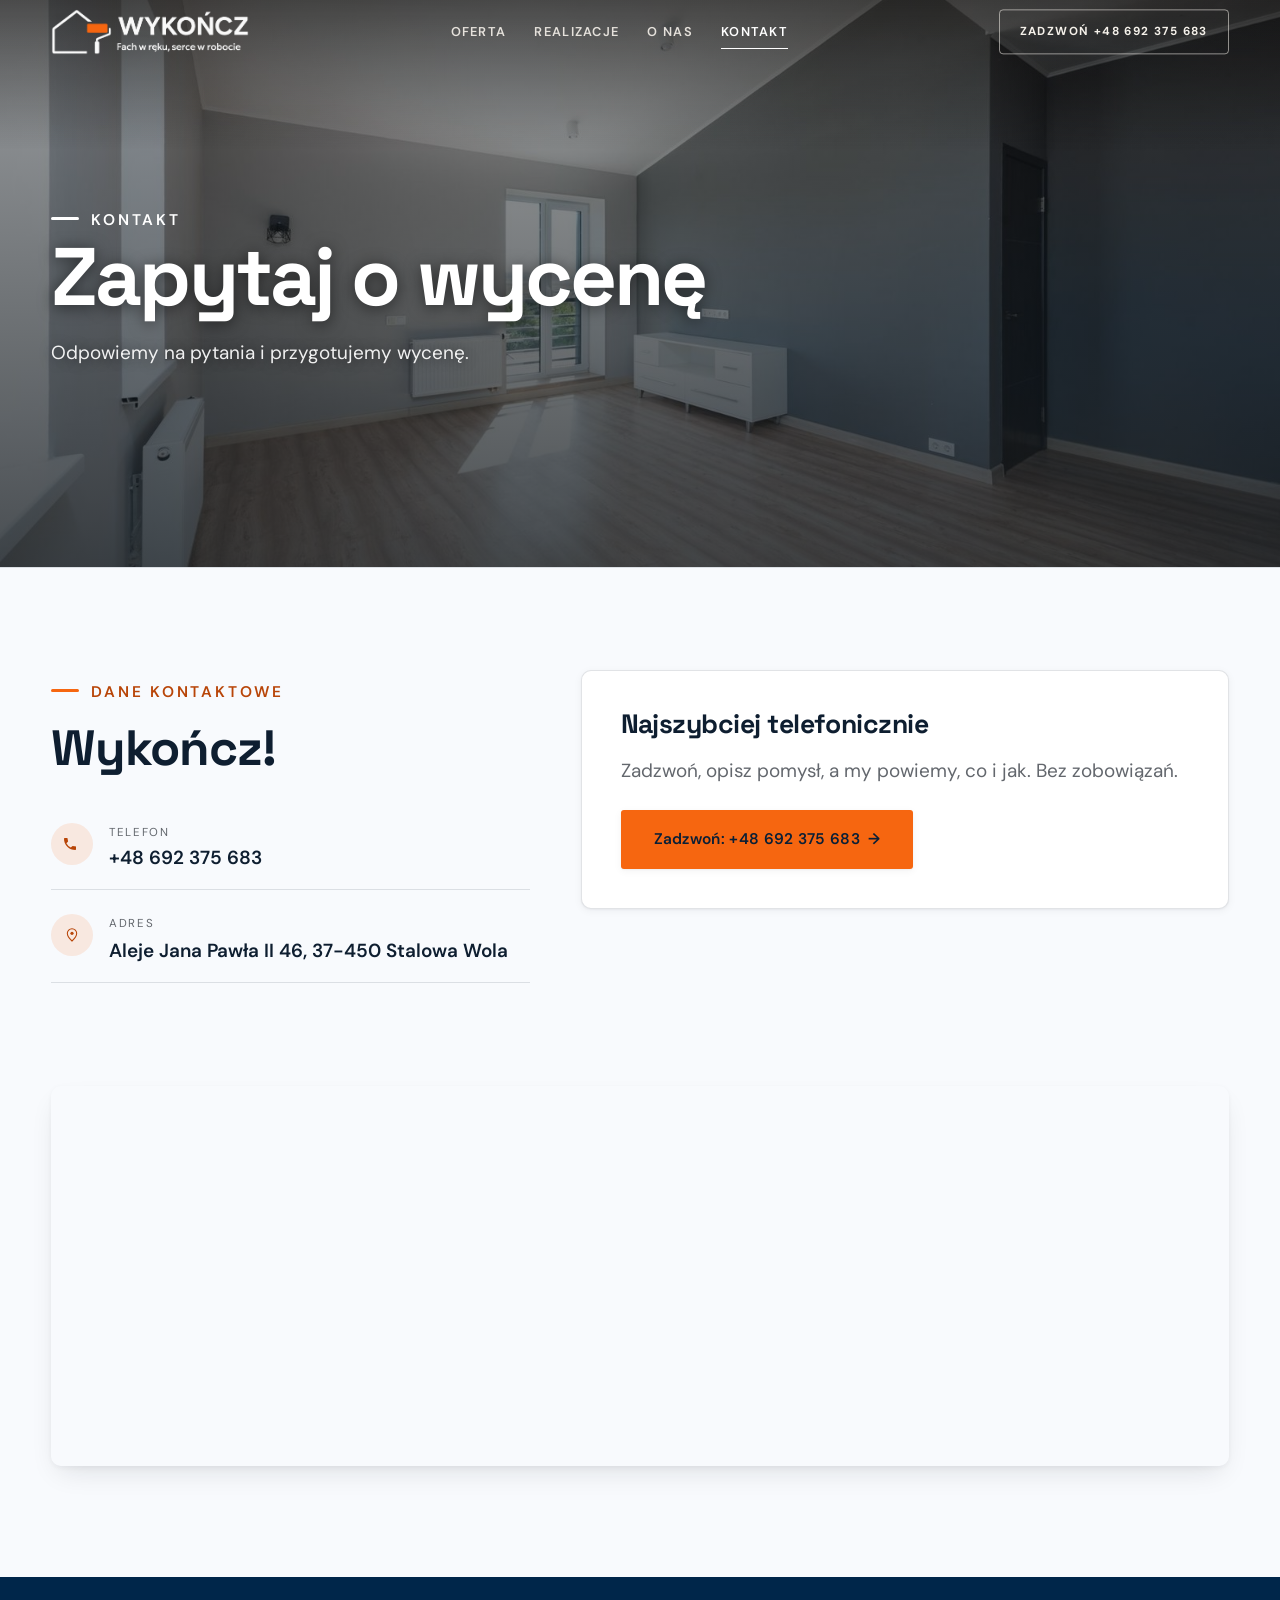
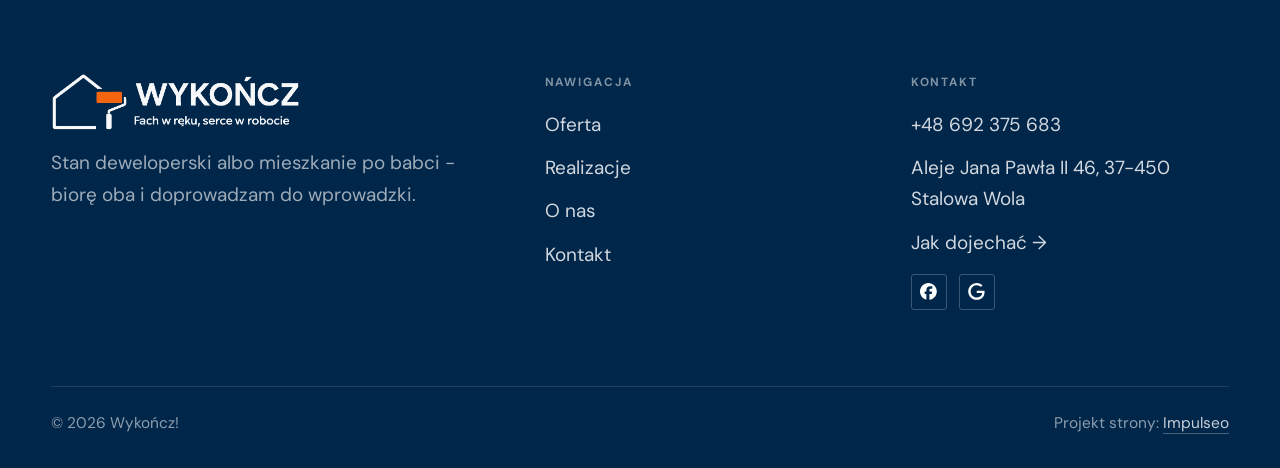
==== commit a1bbcb8d: "[claude-edit][cmt:38425e20-2255-4ddb-8cb4-e7246f6440ef] Szata marki: paleta granat+pomarańcz z logo," ====
--- a/kontakt.html
+++ b/kontakt.html
@@ -20,13 +20,13 @@
 <link rel="preconnect" href="https://fonts.googleapis.com">
 <link rel="preconnect" href="https://fonts.gstatic.com" crossorigin>
 <link href="https://fonts.googleapis.com/css2?family=Space+Grotesk:wght@500;600;700&family=DM+Sans:opsz,wght@9..40,400;9..40,500;9..40,600&display=swap" rel="stylesheet">
-<link rel="stylesheet" href="assets/styles.css?v=9f502fff">
+<link rel="stylesheet" href="assets/styles.css?v=74247b15">
 </head>
 <body>
 
 <header class="nav">
   <div class="wrap nav-inner">
-    <a class="brand brand-has-logo" href="index.html"><img class="brand-logo" src="img/logo.jpg" alt="Wykończ!" width="720" height="720" decoding="async"></a>
+    <a class="brand brand-has-logo" href="index.html"><span class="brand-mark"><img class="brand-logo" src="img/logo-jasne.png" alt="Wykończ!" width="915" height="213" fetchpriority="high"><img class="bl-ciemne" src="img/logo-ciemne.png" alt="" aria-hidden="true" width="915" height="213" decoding="async"></span></a>
     <nav class="nav-links">
       <a href="oferta.html">Oferta</a>
       <a href="realizacje.html">Realizacje</a>
@@ -77,7 +77,7 @@
   <div class="wrap">
     <div class="foot-grid">
       <div class="foot-brand">
-        <div class="name">Wykończ!</div>
+        <img class="foot-logo" src="img/logo-jasne.png" alt="Wykończ!" width="915" height="213" loading="lazy" decoding="async">
         <p>Stan deweloperski albo mieszkanie po babci - biorę oba i doprowadzam do wprowadzki.</p>
       </div>
       <div class="foot-col">
@@ -107,6 +107,6 @@
 <div class="sticky-call"><a class="sc-call" href="tel:+48692375683"><svg class="ico-tel" width="16" height="16" viewBox="0 0 24 24" fill="none" aria-hidden="true"><path d="M6.6 10.8a15.5 15.5 0 0 0 6.6 6.6l2.2-2.2a1 1 0 0 1 1-.24 11.4 11.4 0 0 0 3.6.58 1 1 0 0 1 1 1V20a1 1 0 0 1-1 1A17 17 0 0 1 3 4a1 1 0 0 1 1-1h3.5a1 1 0 0 1 1 1c0 1.25.2 2.46.58 3.6a1 1 0 0 1-.25 1l-2.23 2.2Z" fill="currentColor"/></svg> Zadzwoń</a><a class="sc-quote" href="kontakt.html">Zadzwoń po wycenę</a></div>
 <div class="demo-wazne" data-do="2026-10-01" data-cykl="3" hidden><svg class="dw-ico" width="13" height="13" viewBox="0 0 24 24" fill="none" aria-hidden="true"><circle cx="12" cy="12" r="8.6" stroke="currentColor" stroke-width="1.8"/><path d="M12 7.2V12l3.3 2" stroke="currentColor" stroke-width="1.8" stroke-linecap="round"/></svg><span class="dw-txt"></span></div>
 
-<script src="assets/main.js"></script>
+<script src="assets/main.js?v=b0ee339d"></script>
 </body>
 </html>
--- a/assets/styles.css
+++ b/assets/styles.css
@@ -1840,10 +1840,115 @@
 
 
 /* === auto-paleta z marki klienta (źródło: logo) === */
-:root{--accent:#4973A1;--accent-d:#355E8B;--accent-soft:rgba(73,115,161,0.10);--paper:#F8FAFD;--paper-2:#ECF1F5;--paper-3:#E1E7ED;--ink:#1C2127;--ink-soft:#424850;--muted:#777C83;--line:rgba(28,33,39,.12);}
-.btn-accent{color:#fff}
-.nav .nav-links a.btn-accent{color:#fff}
-.btn-accent[data-accent-d],.cta-d .btn-accent{color:#fff}
+:root{--accent:#F66610;--accent-d:#B84508;--accent-soft:rgba(246,102,16,0.12);--paper:#F8FAFD;--paper-2:#EDF1F6;--paper-3:#E2E8F0;--ink:#0E1E30;--ink-soft:#2F4157;--muted:#5D6778;--line:rgba(14,30,48,.12);--dark:#00264A;}
+/* Paleta z LOGO klienta (granat #00264A + pomarańcz wałka #F66610). Biały napis na pomarańczu = 3,08 (FAIL),
+   granatowy = 5,41 (PASS) - dlatego przycisk w spoczynku ma granatowy tekst, a w hoverze ciemny pomarańcz + biel (5,39). */
+.btn-accent{color:#0A1F36}
+.nav .nav-links a.btn-accent{color:#0A1F36}
+.btn-accent[data-accent-d],.cta-d .btn-accent{color:#0A1F36}
 
 /* === szary tekst dociągnięty do czytelności (WCAG 4.5 na wszystkich tłach) === */
 :root{--muted:#63676D;}
+
+
+/* ============================================================
+   SZATA MARKI WYKOŃCZ! (poprawka 25.09.2026, prośba Szymona)
+   Logo poziome z realnego znaku klienta: wersja jasna nad zdjęciem hero,
+   granatowa na jasnym pasku po przewinięciu. Dwie warstwy przenikają się.
+   ============================================================ */
+.brand-mark{position:relative;display:block;height:46px;aspect-ratio:915/213;flex:none}
+.brand-mark img{position:absolute;inset:0;width:100%;height:100%;max-width:none;object-fit:contain;display:block;
+  transition:opacity .35s ease}
+.nav .brand-mark .brand-logo{height:100%;max-width:none}
+.bl-ciemne{opacity:0}
+.nav.nav-solid .bl-ciemne{opacity:1}
+.nav.nav-solid .brand-mark .brand-logo{opacity:0}
+.nav.is-stuck .brand-mark{height:42px}
+@media(max-width:680px){.brand-mark{height:36px}.nav.is-stuck .brand-mark{height:34px}}
+/* Menu mobilne ma jasny panel - logo w granacie, gdy panel otwarty */
+@media(max-width:680px){
+  .nav:has(.nav-links.open) .bl-ciemne{opacity:1}
+  .nav:has(.nav-links.open) .brand-mark .brand-logo{opacity:0}
+}
+
+/* Stopka: logo zamiast samego napisu (na granacie wygląda jak oryginał z FB) */
+.foot-logo{display:block;height:58px;width:auto;max-width:100%}
+
+/* Hero: zasłona w granacie marki zamiast neutralnej szarości */
+.hero-fach::after{background:linear-gradient(102deg,rgba(0,22,44,.88) 0%,rgba(0,24,48,.78) 30%,rgba(0,26,52,.5) 55%,rgba(0,28,56,.18) 78%,rgba(0,28,56,.04) 100%)}
+@media(max-width:820px){
+  .hero-fach::after{background:linear-gradient(178deg,rgba(0,22,44,.5) 0%,rgba(0,22,44,.66) 45%,rgba(0,20,40,.9) 100%)}
+}
+/* Kreski przy nadtytułach jak pas farby z wałka - grubsze, pomarańczowe */
+.eyebrow::before{height:3px;border-radius:2px;background:var(--accent)}
+.hf-kicker{color:#FFD3B3}
+.hf-phone-lab{color:rgba(255,255,255,.84)}
+.hf-kicker::before{height:3px;border-radius:2px;background:var(--accent)}
+.hf-title em{color:#FF9A52}
+/* Sekcje ciemne w granacie z delikatną poświatą w kolorze wałka */
+.cta{background:radial-gradient(120% 140% at 100% 0%,rgba(246,102,16,.16),transparent 55%),var(--dark)}
+.cta .eyebrow{color:#FFB27A}
+
+/* ============================================================
+   EKRAN WEJŚCIA (kurtyna z logo) - TYLKO strona główna, raz na wizytę.
+   `?intro` w adresie = zagraj jeszcze raz (do pokazywania klientowi).
+   Motyw z logo: pomarańczowy pas jak jedno pociągnięcie wałkiem, potem jasna
+   płachta zjeżdża w dół i odsłania stronę, a logo leci do paska.
+   Bezpieczniki: zasłona domyślnie display:none (włącza ją skrypt), twarde
+   timery 1,9 s / 3 s, klik-scroll-dotyk-klawisz przerywa, reduced-motion pomija.
+   ⛔ Zero drop-shadow na logo (iOS rysuje jasny prostokąt) - lista filtrów = samo blur.
+   ============================================================ */
+#intro{display:none}
+.intro-on #intro{
+  display:block;position:fixed;inset:0;z-index:300;background:var(--paper);
+  transform:translateY(0);transition:transform .72s cubic-bezier(.66,0,.24,1)}
+.intro-on #intro::before{content:"";position:absolute;left:0;right:0;bottom:100%;height:56px;
+  background:linear-gradient(to top,rgba(0,38,74,.14),rgba(0,38,74,0))}
+.intro-on.intro-out #intro{transform:translateY(100%);pointer-events:none}
+.intro-on body{overflow:hidden}
+
+/* Drugi takt: pas farby z wałka (od lewej do prawej) */
+.i-pas{position:absolute;left:50%;top:50%;width:calc(var(--i-w,300px) * .9);height:7px;border-radius:4px;
+  background:linear-gradient(90deg,#E85A0C,#F66610 40%,#FF8A3D);
+  transform-origin:left center;opacity:0;
+  transform:translate(-50%,calc(var(--i-h,70px) / 2 + 24px)) scaleX(0)}
+.intro-on.intro-gra .i-pas{opacity:1;transform:translate(-50%,calc(var(--i-h,70px) / 2 + 24px)) scaleX(1);
+  transition:transform .46s cubic-bezier(.16,1,.3,1) .14s,opacity .12s linear .14s}
+.intro-on.intro-out .i-pas{opacity:0;transition:opacity .2s linear}
+
+/* Pasek nad zasłoną, widoczne z niego tylko logo. Bez backdrop-filter (iOS). */
+.intro-znak .nav{z-index:301;-webkit-backdrop-filter:none;backdrop-filter:none;background:transparent}
+.intro-znak .nav .brand{overflow:visible;width:var(--i-baza-w);height:var(--i-baza-h);flex:0 0 auto}
+/* Cień paska (czytelność menu na zdjęciu) nie może leżeć na jasnej płachcie; zanim logo
+   zostanie zmierzone, cały pasek jest schowany (inaczej wystaje nad zasłonę). */
+.intro-on .nav::after,.intro-on .nav-links,.intro-on .nav-toggle{opacity:0}
+.intro-on:not(.intro-znak) .brand-mark{opacity:0}
+.intro-on.intro-out .nav::after{opacity:1;transition:opacity .4s ease .3s}
+.intro-on.intro-out .nav-links,.intro-on.intro-out .nav-toggle{opacity:1;transition:opacity .5s ease .35s}
+
+/* Logo: maska + rozmycie schodzące do ostrości (nie fade+scale). Rozmiar na kurtynie
+   to PRAWDZIWY width/height, powrót do paska = scale < 1 (bez rozmycia na telefonie). */
+.intro-znak .brand-mark{
+  position:fixed;left:calc(50% + var(--i-kx,0px));top:calc(50% + var(--i-ky,0px));z-index:2;
+  width:var(--i-w);height:var(--i-h);aspect-ratio:auto;
+  transform:translate(-50%,-50%) scale(1.045);
+  clip-path:inset(0 100% 0 0);filter:blur(14px)}
+.intro-znak.intro-gra .brand-mark{
+  transform:translate(-50%,-50%) scale(1);clip-path:inset(0 0 0 0);filter:blur(0px);
+  transition:transform .5s cubic-bezier(.16,1,.3,1),clip-path .5s cubic-bezier(.16,1,.3,1),filter .5s cubic-bezier(.16,1,.3,1)}
+.intro-znak.intro-out .brand-mark{
+  transform:translate(calc(-50% + var(--i-px)),calc(-50% + var(--i-py))) scale(var(--i-zmniejsz));
+  filter:blur(0px);transition:transform .72s cubic-bezier(.16,.84,.44,1)}
+/* Na jasnej płachcie logo granatowe; w locie, gdy mija krawędź zasłony, przechodzi w jasne */
+.intro-znak .brand-mark .bl-ciemne{opacity:1}
+.intro-znak .brand-mark .brand-logo{opacity:0}
+.intro-znak.intro-out .brand-mark .bl-ciemne{opacity:0;transition:opacity .22s linear .15s}
+.intro-znak.intro-out .brand-mark .brand-logo{opacity:1;transition:opacity .22s linear .15s}
+
+@media (prefers-reduced-motion:reduce){
+  .intro-on #intro{display:none}
+  .intro-on body{overflow:auto}
+  .intro-znak .brand-mark{position:relative;left:auto;top:auto;width:auto;height:46px;aspect-ratio:915/213;
+    transform:none!important;filter:none!important;clip-path:none!important}
+  .intro-on .nav-links,.intro-on .nav-toggle,.intro-on .nav::after,.intro-on .brand-mark{opacity:1}
+}
